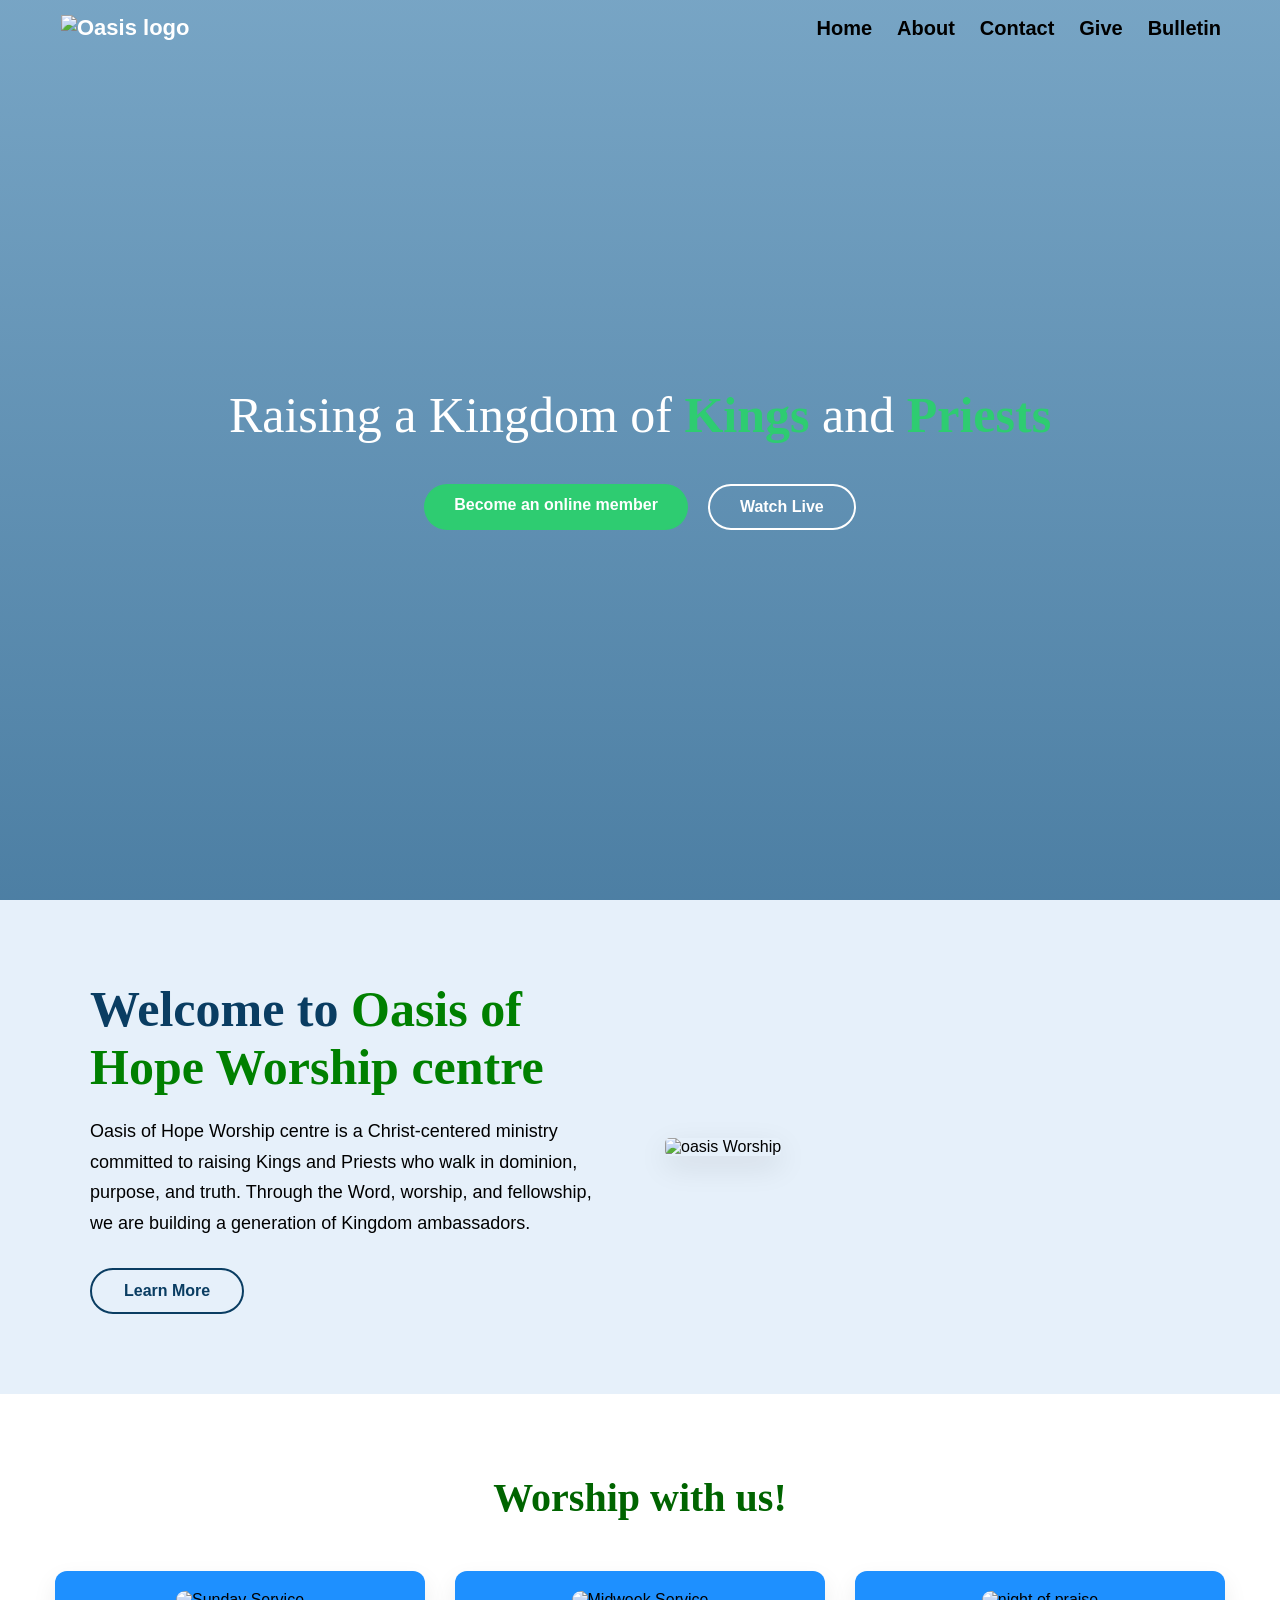
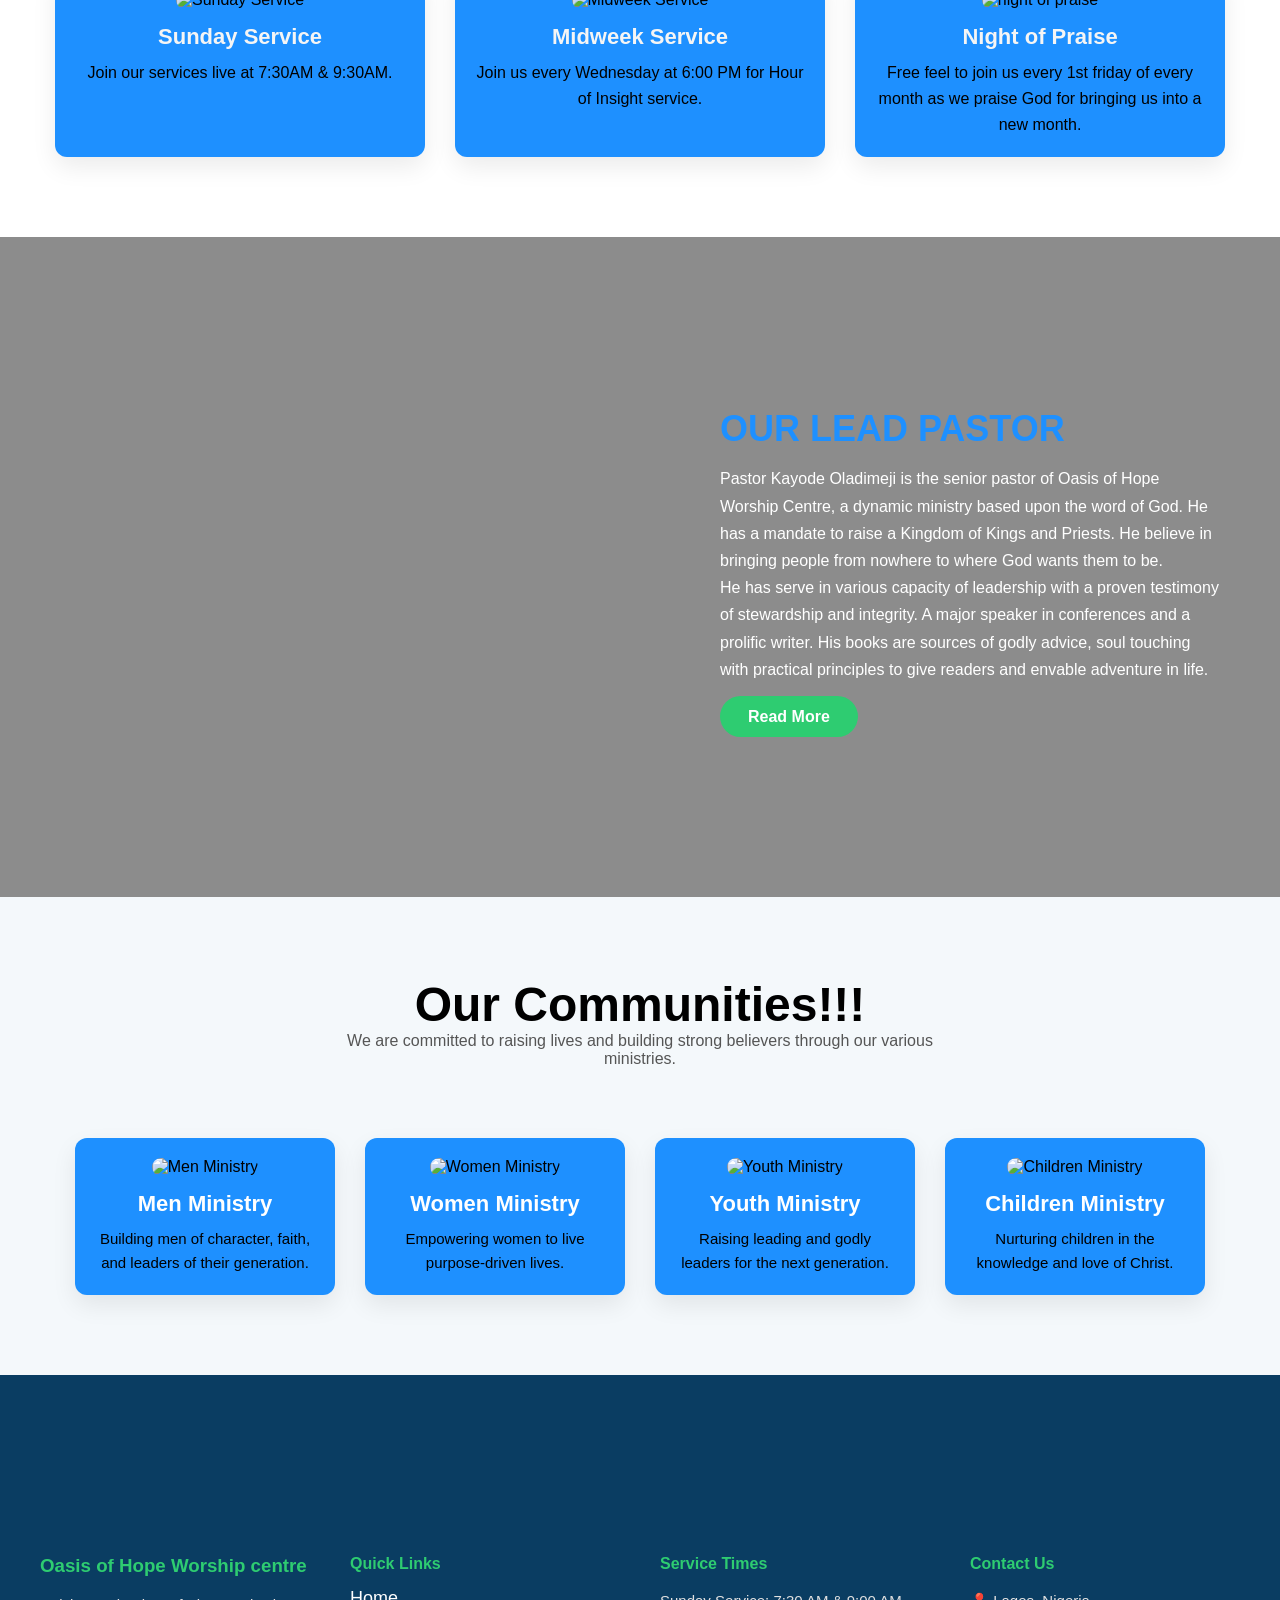
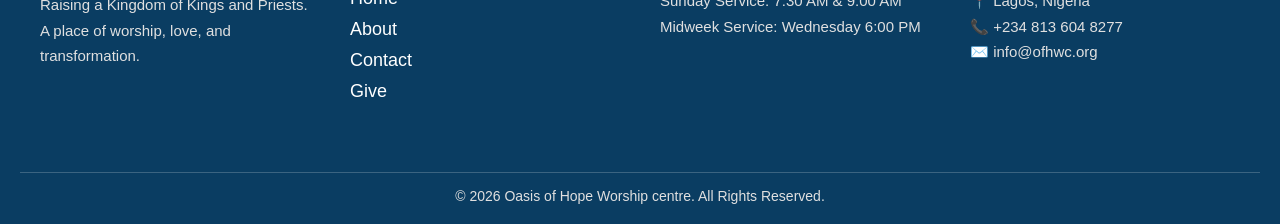
==== index.html @ 57771537 "Add files via upload" ====
<!DOCTYPE html>
<html lang="en">
<head>
  <meta charset="UTF-8">
  <title>Oasis Of Hope Worship centre</title>
  <link rel="icon" href="img/oasisn.png" type="image/png">

  <meta name="viewport" content="width=device-width, initial-scale=1.0">
  <link rel="stylesheet" href="style.css">
</head>
<body>

<header class="header">
    <nav class="navbar" id="navbar">
        <div class="logo">
            <img src="img/Oasisn.png" alt="Oasis logo">
        </div>
        
        <button class="menu-toggle" id="menuToggle">
            <span class="bar"></span>
            <span class="bar"></span>
            <span class="bar"></span>
        </button>
        
        <ul class="nav-links" id="navLinks">
            <li><a href="index.html">Home</a></li>
            <li><a href="about.html">About</a></li>
            <li><a href="contact.html">Contact</a></li>
            <li><a href="give.html">Give</a></li>
            <li><a href="bulletin.html">Bulletin</a></li>
        </ul>
    </nav>
</header>

<section class="hero">
  <div class="hero-content">
    <h1 class="animated-heading">
      Raising a Kingdom of <span class="bold-word">Kings</span> and
      <span class="bold-word">Priests</span>
    </h1>

    <div class="cta-buttons">
      <a href="https://forms.gle/u7d4YY9fdfRi7J6m8" class="btn-primary" target="_blank">
        Become an online member</a>
      <a href="https://www.youtube.com/@oasisofhopeng" class="btn-secondary" target="_blank">
        Watch Live
      </a>
    </div>
  </div>
</section>

<section class="welcome">
  <div class="welcome-container">
    
    <!-- Text Content -->
    <div class="welcome-text">
      <h2>Welcome to <span>Oasis of Hope Worship centre</span></h2>
      <p>
        Oasis of Hope Worship centre is a Christ-centered ministry committed to raising Kings and Priests
        who walk in dominion, purpose, and truth. Through the Word, worship, and fellowship,
        we are building a generation of Kingdom ambassadors.
      </p>
      <a href="about.html" class="btn-outline">Learn More</a>
    </div>

    <!-- Image -->
    <div class="welcome-image">
      <img src="img/welcome.jpg" alt="oasis Worship">
    </div>

  </div>
</section>
<section class="ministries">
  <div class="ministries-container">
    <h2>Worship with us!</h2>

    <div class="ministries-cards">

      <!-- Service 1 -->
      <div class="ministry-card">
        <img src="img/welcome img.jpg" alt="Sunday Service">
        <h3>Sunday Service</h3>
        <p>Join our services live at 7:30AM & 9:30AM.</p>
      </div>

      <!-- Service 2 -->
      <div class="ministry-card">
        <img src="img/midweek service.jpg" alt="Midweek Service">
        <h3>Midweek Service</h3>
        <p>Join us every Wednesday at 6:00 PM for Hour of Insight service.</p>
      </div>

      <!-- Service 3 -->
      <div class="ministry-card">
        <img src="img/night of praise.jpg" alt="night of praise">
        <h3>Night of Praise</h3>
        <p>Free feel to join us every 1st friday of every month as we praise God for bringing us into a new month.</p>
      </div>

    </div>
  </div>
</section>

<section class="senior-pastor-bg">
  <div class="pastor-overlay">
    <div class="pastor-content">
      <h2>OUR LEAD PASTOR</h2>
      <p>
        Pastor Kayode Oladimeji is the senior pastor of Oasis of Hope Worship Centre, a dynamic ministry based upon the word of God. He has a mandate to raise a Kingdom of Kings and Priests. He believe in bringing people from nowhere to where God wants them to be.<br>
        He has serve in various capacity of leadership with a proven testimony of stewardship and integrity. A major speaker in conferences and a prolific writer. His books are sources of godly advice, soul touching with practical principles to give readers and envable adventure in life.
       </p>
      <a href="https://kayodejoshuaoladimeji.com" class="btn-read-more" target="_blank">Read More</a> <!--I want to put pastor's personal website here-->
    </div>
  </div>
</section>

<section class="service">
  <div class="container">
    <h2>Our Communities!!!</h2>
    <p class="service-intro">
      We are committed to raising lives and building strong believers through
      our various ministries.
    </p>

    <div class="service-row">

      <div class="service-card">
        <img src="img/men.jpg" alt="Men Ministry">
        <h3>Men Ministry</h3>
        <p>Building men of character, faith, and leaders of their generation.</p>
      </div>

      <div class="service-card">
        <img src="img/women.jpg" alt="Women Ministry">
        <h3>Women Ministry</h3>
        <p>Empowering women to live purpose-driven lives.</p>
      </div>

      <div class="service-card">
        <img src="img/youth.jpg" alt="Youth Ministry">
        <h3>Youth Ministry</h3>
        <p>Raising leading and godly leaders for the next generation.</p>
      </div>

      <div class="service-card">
        <img src="img/children.jpg" alt="Children Ministry">
        <h3>Children Ministry</h3>
        <p>Nurturing children in the knowledge and love of Christ.</p>
      </div>

    </div>
  </div>
</section>

<footer class="footer">
  <div class="footer-container">

    <!-- Church Info -->
    <div class="footer-box">
      <h3>Oasis of Hope Worship centre</h3>
      <p>
        Raising a Kingdom of Kings and Priests.<br>
        A place of worship, love, and transformation.
      </p>
    </div>

    <!-- Quick Links -->
    <div class="footer-box">
      <h4>Quick Links</h4>
      <ul>
        <li><a href="index.html">Home</a></li>
        <li><a href="about.html">About</a></li>
        <li><a href="contact.html">Contact</a></li>
        <li><a href="give.html">Give</a></li>
      </ul>
    </div>

    <!-- Service Times -->
    <div class="footer-box">
      <h4>Service Times</h4>
      <p>Sunday Service: 7:30 AM & 9:00 AM</p>
      <p>Midweek Service: Wednesday 6:00 PM</p>
    </div>

    <!-- Contact Info -->
    <div class="footer-box">
      <h4>Contact Us</h4>
      <p>📍 Lagos, Nigeria</p>
      <p>📞 +234 813 604 8277</p>
      <p>✉️ info@ofhwc.org</p>
    </div>

  </div>

  <!-- Bottom Footer -->
  <div class="footer-bottom">
    <p>&copy; 2026 Oasis of Hope Worship centre. All Rights Reserved.</p>
  </div>
</footer>
<script src="script.js"></script>

</body>
</html>
---- style.css ----
* {
  margin: 0;
  padding: 0;
  box-sizing: border-box;
}

/* Responsive Base */
html {
  font-size: 16px;
  scroll-behavior: smooth;
}

body {
  margin: 0;
  padding: 0;
  font-family: 'Inter', sans-serif;
  background: white;
  overflow-x: hidden;
}

/* Responsive Images */
img {
  max-width: 100%;
  height: auto;
}

/* Navbar */
.header {
  position: fixed;
  top: 0;
  left: 0;
  width: 100%;
  padding: 0px 1px;
  display: flex;
  justify-content: space-between;
  align-items: center;
  z-index: 1000;
  box-shadow: 0 2px 10px rgba(39, 6, 223, 0.2);
}

.logo {
  display: flex;
  align-items: center;
  gap: 10px;
  font-family: 'Poppins', sans-serif;
  font-weight: 600;
  font-size: 22px;
  color: white;
}

.logo img {
  width: 160px;
  height: auto;
}

/* Base navbar */
.navbar {
  display: flex;
  justify-content: space-between;
  align-items: center;
  padding: 15px 40px;
  background-color: transparent;
  position: fixed;
  width: 100%;
  top: 0;
  z-index: 1000;
  transition: background-color 0.3s ease, padding 0.3s ease;
}

/* Mobile Menu Toggle */
.menu-toggle {
  display: none;
  background: none;
  border: none;
  cursor: pointer;
  padding: 10px;
  z-index: 1001;
}

.menu-toggle .bar {
  display: block;
  width: 25px;
  height: 3px;
  margin: 5px auto;
  background-color: white;
  transition: all 0.3s ease;
}

/* Nav Links */
.nav-links {
  list-style: none;
  display: flex;
  margin: 0;
  padding: 0;
}

.nav-links li {
  margin-left: 25px;
}

.nav-links li a {
  color: black;
  text-decoration: none;
  font-size: 20px;
  padding: 20px 0;
  font-weight: 600;
  transition: color 0.3s ease;
}

.nav-links li a:hover {
  color: whitesmoke;
}

/* Scrolled Navbar */
.navbar.scrolled {
  background-color: forestgreen;
  padding: 6px 20px;
  box-shadow: 0 2px 10px rgba(0,0,0,0.1);
}

.navbar.scrolled a {
  color: whitesmoke;
}

.navbar.scrolled a:hover {
  color: black;
}

/* Hero Section */
.hero {
  min-height: 100vh;
  width: 100%;
  background:
    linear-gradient(
      rgba(13, 94, 151, 0.562),
      rgba(17, 84, 133, 0.75)
    ),
    url('img/home.jpg') no-repeat center top;
  background-size: cover;
  display: flex;
  justify-content: center;
  align-items: center;
  padding: 20px;
  position: relative;
  color: white;
}

.hero-content {
  display: flex;
  flex-direction: column;
  align-items: center;
  text-align: center;
}

.animated-heading {
  display: block;
  margin-bottom: 0;
  font-family: 'ranade';
  margin: 15px 0 10px 0;
  font-size: 50px;
  color: white;
  text-align: center;
  font-weight: 400;
  opacity: 0;
  transform: translateY(30px);
  animation: fadeSlideIn 1.5s forwards;
  animation-delay: 0.5s;
}

.bold-word {
  font-weight: 700;
  color: #2ecc71;
}

@keyframes fadeSlideIn {
  to {
    opacity: 1;
    transform: translateY(0);
  }
}

.cta-buttons {
  margin-top: 30px;
  display: flex;
  justify-content: center;
  gap: 20px;
  flex-wrap: wrap;
}

.btn-primary {
  background: #2ecc71;
  color: white;
  padding: 12px 30px;
  border-radius: 30px;
  font-weight: 600;
  text-decoration: none;
  transition: background 0.3s, transform 0.2s;
}

.btn-primary:hover {
  background: #27ae60;
  transform: translateY(-2px);
}

.btn-secondary {
  background: transparent;
  color: white;
  padding: 12px 30px;
  border-radius: 30px;
  border: 2px solid white;
  font-weight: 600;
  text-decoration: none;
  transition: background 0.3s, color 0.3s, transform 0.2s;
}

.btn-secondary:hover {
  background: white;
  color: #0a3d62;
  transform: translateY(-2px);
}

/* Welcome Section */
.welcome {
  padding: 80px 20px;
  background:#e6f0fa;
  display: flex;
  justify-content: center;
}

.welcome-container {
  max-width: 1100px;
  display: flex;
  align-items: center;
  gap: 50px;
}

.welcome-text {
  flex: 1;
}

.welcome-text h2 {
  font-size: 50px;
  font-family: 'Cinzel', serif;
  color: #0a3d62;
  margin-bottom: 20px;
}

.welcome-text h2 span {
  color: green;
  font-weight: 700;
}

.welcome-text p {
  font-size: 18px;
  line-height: 1.7;
  color: black;
  margin-bottom: 30px;
}

.welcome-image {
  flex: 1;
}

.welcome-image img {
  width: 120%;
  border-radius: 5px;
  box-shadow: 0 10px 30px rgba(0, 0, 0, 0.1);
}

.btn-outline {
  display: inline-block;
  padding: 12px 32px;
  border-radius: 30px;
  border: 2px solid #0a3d62;
  color: #0a3d62;
  font-weight: 600;
  text-decoration: none;
  font-size: 16px;
  transition: all 0.3s ease;
  background: transparent;
}

.btn-outline:hover {
  background: #0a3d62;
  color: #ffffff;
  transform: translateY(-2px);
}

/* Ministries Section */
.ministries {
  padding: 80px 20px;
  background: #ffffff;
  text-align: center;
}

.ministries-container {
  max-width: 1200px;
  margin: 0 auto;
}

.ministries h2 {
  font-size: 40px;
  font-family: 'Montserrat', serif;
  color: darkgreen;
  margin-bottom: 50px;
}

.ministries-cards {
  display: flex;
  gap: 30px;
  justify-content: center;
  flex-wrap: wrap;
}

.ministry-card {
  background: dodgerblue;
  border-radius: 12px;
  width: 370px;
  padding: 20px;
  box-shadow: 0 10px 25px rgba(0,0,0,0.08);
  transition: transform 0.3s ease, box-shadow 0.3s ease;
}

.ministry-card img {
  width: 100%;
  border-radius: 12px;
  margin-bottom: 15px;
}

.ministry-card h3 {
  color: whitesmoke;
  font-size: 22px;
  margin-bottom: 10px;
}

.ministry-card p {
  color: black;
  font-size: 16px;
  line-height: 1.6;
}

.ministry-card:hover {
  transform: translateY(-5px);
  box-shadow: 0 15px 30px rgba(0,0,0,0.15);
}

/* Pastor Section */
.senior-pastor-bg {
  position: relative;
  width: 100%;
  height: 660px;
  background: url('img/Personal.jpg') top center / cover no-repeat;
  margin-bottom: 0px;
}

.pastor-overlay {
  position: absolute;
  inset: 0;
  background: rgba(0, 0, 0, 0.45);
  display: flex;
  align-items: center;
  justify-content: flex-end;
  padding: 0 60px;
}

.pastor-content {
  max-width: 500px;
  color: #fff;
}

.pastor-content h2 {
  font-size: 36px;
  font-weight: 700;
  margin-bottom: 15px;
  color: dodgerblue;
}

.pastor-content p {
  font-size: 16px;
  line-height: 1.7;
  margin-bottom: 25px;
}

.btn-read-more {
  padding: 12px 28px;
  background: #2ecc71;
  color: #fff;
  text-decoration: none;
  border-radius: 30px;
  font-weight: 600;
  transition: background 0.3s ease;
}

.btn-read-more:hover {
  background: #27ae60;
}

/* Service Section */
.service {
  padding: 80px 20px;
  background-color: #f4f8fb;
}

.service .container {
  max-width: 1200px;
  margin: 0 auto;
  text-align: center;
}

.service h2 {
  font-size: 48px;
  font-weight: 700;
  text-align: center;
}

.service-intro {
  font-size: 16px;
  color: #555;
  max-width: 600px;
  margin: 0 auto 50px;
}

.service-row {
  display: flex;
  justify-content: center;
  gap: 30px;
  flex-wrap: wrap;
}

.service-card {
  background: dodgerblue;
  border-radius: 12px;
  margin-top: 20px;
  padding: 20px;
  width: 260px;
  box-shadow: 0 10px 25px rgba(0,0,0,0.08);
  transition: transform 0.3s ease, box-shadow 0.3s ease;
}

.service-card img {
  width: 100%;
  height: 180px;
  object-fit: cover;
  border-radius: 10px;
  margin-bottom: 15px;
}

.service-card h3 {
  font-size: 22px;
  color: white;
  margin-bottom: 10px;
  font-weight: 700;
}

.service-card p {
  font-size: 15px;
  color: black;
  line-height: 1.6;
  margin-top: 10px;
}

.service-card:hover {
  transform: translateY(-6px);
  box-shadow: 0 15px 35px rgba(0,0,0,0.12);
}

/* Footer */
.footer {
  background-color: #0a3d62;
  color: #ffffff;
  padding: 180px 20px 20px;
}

.footer-container {
  max-width: 1200px;
  margin: 0 auto;
  display: flex;
  gap: 40px;
  justify-content: space-between;
  flex-wrap: wrap;
}

.footer-box {
  flex: 1;
  min-width: 220px;
}

.footer-box h3,
.footer-box h4 {
  color: #2ecc71;
  margin-bottom: 15px;
  font-weight: 800;
}

.footer-box p {
  font-size: 15px;
  line-height: 1.7;
  color: #e0e0e0;
}

.footer-box ul {
  list-style: none;
  padding: 0;
}

.footer-box ul li {
  margin-bottom: 10px;
}

.footer-box ul li a {
  color: #ffffff;
  text-decoration: none;
  font-size: 18px;
  transition: color 0.3s ease;
}

.footer-box ul li a:hover {
  color: #2ecc71;
}

.footer-bottom {
  border-top: 1px solid rgba(255,255,255,0.2);
  margin-top: 60px;
  padding-top: 15px;
  text-align: center;
  font-size: 14px;
  color: #e0e0e0;
}

/* About Page */
.about-hero {
  height: 100vh;
  background: url('img/about.jpg') center / cover no-repeat;
  position: relative;
}

.about-hero-overlay {
  background: rgba(0,0,0,0.6);
  height: 100%;
  display: flex;
  flex-direction: column;
  justify-content: center;
  align-items: center;
  text-align: center;
  color: #ffffff;
}

.about-hero-overlay h1 {
  font-family: 'Playfair Display' !important;
  font-size: 65px;
  font-weight: 1000;
  margin-bottom: 15px;
  letter-spacing: -4px;
}

.about-hero-overlay p {
  font-size: 18px;
}

.vision-mission {
  padding: 80px 20px;
  background-color: #ffffff;
}

.vision-mission .container {
  max-width: 1200px;
  margin: 0 auto;
  display: flex;
  gap: 40px;
  justify-content: center;
  flex-wrap: wrap;
}

.vm-box {
  flex: 1;
  min-width: 280px;
  background: #f4f8fb;
  padding: 40px;
  border-radius: 12px;
  text-align: center;
}

.vm-box h2 {
  font-size: 32px;
  font-weight: 700;
  color: #0a3d62;
  margin-bottom: 15px;
}

.vm-box p {
  font-size: 16px;
  line-height: 1.8;
}

.core-values {
  padding: 80px 20px;
  background-color: #f4f8fb;
}

.core-values .container {
  max-width: 1200px;
  margin: 0 auto;
  text-align: center;
}

.core-values h2 {
  font-size: 42px;
  font-weight: 700;
  color: #0a3d62;
  margin-bottom: 10px;
}

.core-intro {
  font-size: 16px;
  color: #555;
  max-width: 650px;
  margin: 0 auto 50px;
  line-height: 1.7;
}

.values-grid {
  display: grid;
  grid-template-columns: repeat(auto-fit, minmax(250px, 1fr));
  gap: 30px;
}

.value-card {
  background: #ffffff;
  padding: 35px 25px;
  border-radius: 12px;
  box-shadow: 0 10px 25px rgba(0,0,0,0.08);
  transition: transform 0.3s ease, box-shadow 0.3s ease;
}

.value-card h3 {
  font-size: 24px;
  font-weight: 700;
  color: #2ecc71;
  margin-bottom: 15px;
}

.value-card p {
  font-size: 15px;
  line-height: 1.7;
  color: #555;
}

.value-card:hover {
  transform: translateY(-6px);
  box-shadow: 0 15px 35px rgba(0,0,0,0.12);
}

.about-cta {
  padding: 90px 20px;
  background: linear-gradient(
    rgba(0, 0, 0, 0.9),
    rgba(0, 0, 0, 0.9)
  ),
  url('images/cta-bg.jpg') center / cover no-repeat;
  color: #ffffff;
  text-align: center;
}

.cta-content {
  max-width: 700px;
  margin: 0 auto;
}

.about-cta h2 {
  font-size: 44px;
  font-weight: 800;
  margin-bottom: 15px;
  letter-spacing: 1px;
}

.about-cta p {
  font-size: 17px;
  line-height: 1.8;
  margin-bottom: 35px;
}

.cta-buttons {
  display: flex;
  justify-content: center;
  gap: 20px;
  flex-wrap: wrap;
}

.cta-btn {
  padding: 14px 34px;
  border-radius: 30px;
  font-size: 15px;
  font-weight: 600;
  text-decoration: none;
  transition: all 0.3s ease;
}

.cta-btn.primary {
  background-color: #2ecc71;
  color: #ffffff;
}

.cta-btn.primary:hover {
  background-color: #27ae60;
}

.cta-btn.secondary {
  border: 2px solid #ffffff;
  color: #ffffff;
}

.cta-btn.secondary:hover {
  background-color: #ffffff;
  color: #0a3d62;
}

/* Contact Page */
.contact-hero {
  height: 95vh;
  background: url('img/contact.jpg') center / cover no-repeat;
  position: relative;
}

.contact-hero-overlay {
  background: rgba(0, 0, 0, 0.6);
  height: 100%;
  display: flex;
  flex-direction: column;
  justify-content: center;
  align-items: center;
  text-align: center;
  color: #ffffff;
}

.contact-hero-overlay h1 {
  font-size: 64px;
  font-weight: 800;
  letter-spacing: 2px;
}

.contact-hero-overlay p {
  font-size: 18px;
  margin-top: 10px;
}

.contact-section {
  padding: 80px 20px;
}

.contact-section .container {
  max-width: 1200px;
  margin: 0 auto;
  display: flex;
  gap: 50px;
  flex-wrap: wrap;
}

.contact-info {
  flex: 1;
  min-width: 280px;
}

.contact-info h2 {
  font-size: 36px;
  color: #0a3d62;
  margin-bottom: 20px;
}

.contact-info p {
  font-size: 16px;
  line-height: 1.8;
  margin-bottom: 15px;
}

.contact-note {
  margin-top: 20px;
  font-style: italic;
  color: #555;
}

.contact-form {
  flex: 1;
  min-width: 280px;
  background: #f4f8fb;
  padding: 40px;
  border-radius: 12px;
}

.contact-form h2 {
  font-size: 32px;
  margin-bottom: 20px;
  color: #0a3d62;
}

.contact-form input,
.contact-form textarea {
  width: 100%;
  padding: 14px;
  margin-bottom: 15px;
  border: 1px solid #ccc;
  border-radius: 6px;
  font-size: 14px;
  font-family: 'Poppins', sans-serif;
}

.contact-form button {
  background-color: #2ecc71;
  color: #ffffff;
  border: none;
  padding: 14px 30px;
  border-radius: 30px;
  font-size: 15px;
  font-weight: 600;
  cursor: pointer;
  transition: background-color 0.3s ease;
}

.contact-form button:hover {
  background-color: #27ae60;
}

.map-section {
  padding: 80px 20px;
  background-color: black;
}

.map-section .container {
  max-width: 1200px;
  margin: 0 auto;
  text-align: center;
}

.map-section h2 {
  font-size: 40px;
  font-weight: 700;
  color: #0a3d62;
  margin-bottom: 30px;
}

.map-container {
  width: 100%;
  height: 450px;
  border-radius: 12px;
  overflow: hidden;
  box-shadow: 0 10px 25px rgba(0,0,0,0.1);
}

.map-container iframe {
  width: 100%;
  height: 100%;
  border: 0;
}

/* ==================== RESPONSIVE MEDIA QUERIES ==================== */

/* Tablet Devices (768px and below) */
@media (max-width: 768px) {
  /* Mobile Menu */
  .menu-toggle {
    display: block;
  }
  
  .nav-links {
    position: fixed;
    top: 70px;
    left: -100%;
    width: 100%;
    height: calc(100vh - 70px);
    background: forestgreen;
    flex-direction: column;
    align-items: center;
    justify-content: flex-start;
    padding-top: 40px;
    transition: left 0.3s ease;
    z-index: 999;
  }
  
  .nav-links.active {
    left: 0;
  }
  
  .nav-links li {
    margin: 15px 0;
    width: 100%;
    text-align: center;
  }
  
  .nav-links li a {
    display: block;
    padding: 15px 0;
    font-size: 18px;
    color: white;
  }
  
  /* Menu Toggle Animation */
  .menu-toggle.active .bar:nth-child(1) {
    transform: rotate(45deg) translate(6px, 6px);
  }
  
  .menu-toggle.active .bar:nth-child(2) {
    opacity: 0;
  }
  
  .menu-toggle.active .bar:nth-child(3) {
    transform: rotate(-45deg) translate(7px, -6px);
  }
  
  /* General Adjustments */
  body {
    font-size: 15px;
  }
  
  .navbar {
    padding: 10px 20px;
  }
  
  /* Hero Section */
  .hero {
    min-height: 80vh;
    padding: 60px 20px;
  }
  
  .animated-heading {
    font-size: 32px;
    line-height: 1.3;
  }
  
  .cta-buttons {
    flex-direction: column;
    gap: 15px;
    width: 100%;
    max-width: 300px;
  }
  
  .btn-primary, .btn-secondary {
    width: 100%;
    text-align: center;
  }
  
  /* Welcome Section */
  .welcome-container {
    flex-direction: column;
    gap: 30px;
    text-align: center;
  }
  
  .welcome-text h2 {
    font-size: 32px;
  }
  
  .welcome-image img {
    width: 100%;
  }
  
  /* Ministries Section */
  .ministries h2 {
    font-size: 32px;
  }
  
  .ministry-card {
    width: 100%;
    max-width: 400px;
  }
  
  /* Pastor Section */
  .senior-pastor-bg {
    height: auto;
    min-height: 500px;
  }
  
  .pastor-overlay {
    padding: 20px;
    justify-content: center;
  }
  
  .pastor-content {
    max-width: 100%;
    text-align: center;
  }
  
  .pastor-content h2 {
    font-size: 28px;
  }
  
  /* Services Section */
  .service h2 {
    font-size: 32px;
  }
  
  .service-card {
    width: 100%;
    max-width: 300px;
  }
  
  /* Footer */
  .footer {
    padding: 60px 20px 20px;
  }
  
  .footer-container {
    flex-direction: column;
    text-align: center;
    gap: 30px;
  }
  
  /* About Page */
  .about-hero-overlay h1 {
    font-size: 36px;
    letter-spacing: 0;
  }
  
  .vm-box {
    width: 100%;
  }
  
  .core-values h2 {
    font-size: 32px;
  }
  
  /* Contact Page */
  .contact-hero {
    height: 60vh;
  }
  
  .contact-hero-overlay h1 {
    font-size: 36px;
  }
  
  .contact-section .container {
    flex-direction: column;
    text-align: center;
  }
  
  .contact-form {
    padding: 25px;
  }
  
  .map-container {
    height: 350px;
  }
  
  .map-section h2 {
    font-size: 32px;
  }
}

/* Mobile Devices (480px and below) */
@media (max-width: 480px) {
  .animated-heading {
    font-size: 28px;
  }
  
  .hero-content h1 {
    font-size: 24px;
  }
  
  .welcome-text h2 {
    font-size: 28px;
  }
  
  .ministries h2 {
    font-size: 28px;
  }
  
  .service h2 {
    font-size: 28px;
  }
  
  .about-hero-overlay h1 {
    font-size: 28px;
  }
  
  .contact-hero-overlay h1 {
    font-size: 28px;
  }
  
  .contact-form h2,
  .contact-info h2 {
    font-size: 24px;
  }
  
  .map-section h2 {
    font-size: 28px;
  }
  
  .footer-box h3, 
  .footer-box h4 {
    font-size: 18px;
  }
  
  .footer-box p, 
  .footer-box ul li a {
    font-size: 14px;
  }
  
  .btn-primary, 
  .btn-secondary,
  .btn-outline,
  .btn-read-more,
  .cta-btn {
    padding: 10px 20px;
    font-size: 14px;
  }
}

/* Small Mobile Devices (360px and below) */
@media (max-width: 360px) {
  .animated-heading {
    font-size: 24px;
  }
  
  .welcome-text h2 {
    font-size: 24px;
  }
  
  .ministries h2 {
    font-size: 24px;
  }
  
  .service h2 {
    font-size: 24px;
  }
}

/* Large Desktop (1200px and above) */
@media (min-width: 1200px) {
  .container {
    max-width: 1140px;
  }
  
  .navbar {
    padding: 15px 60px;
  }
}
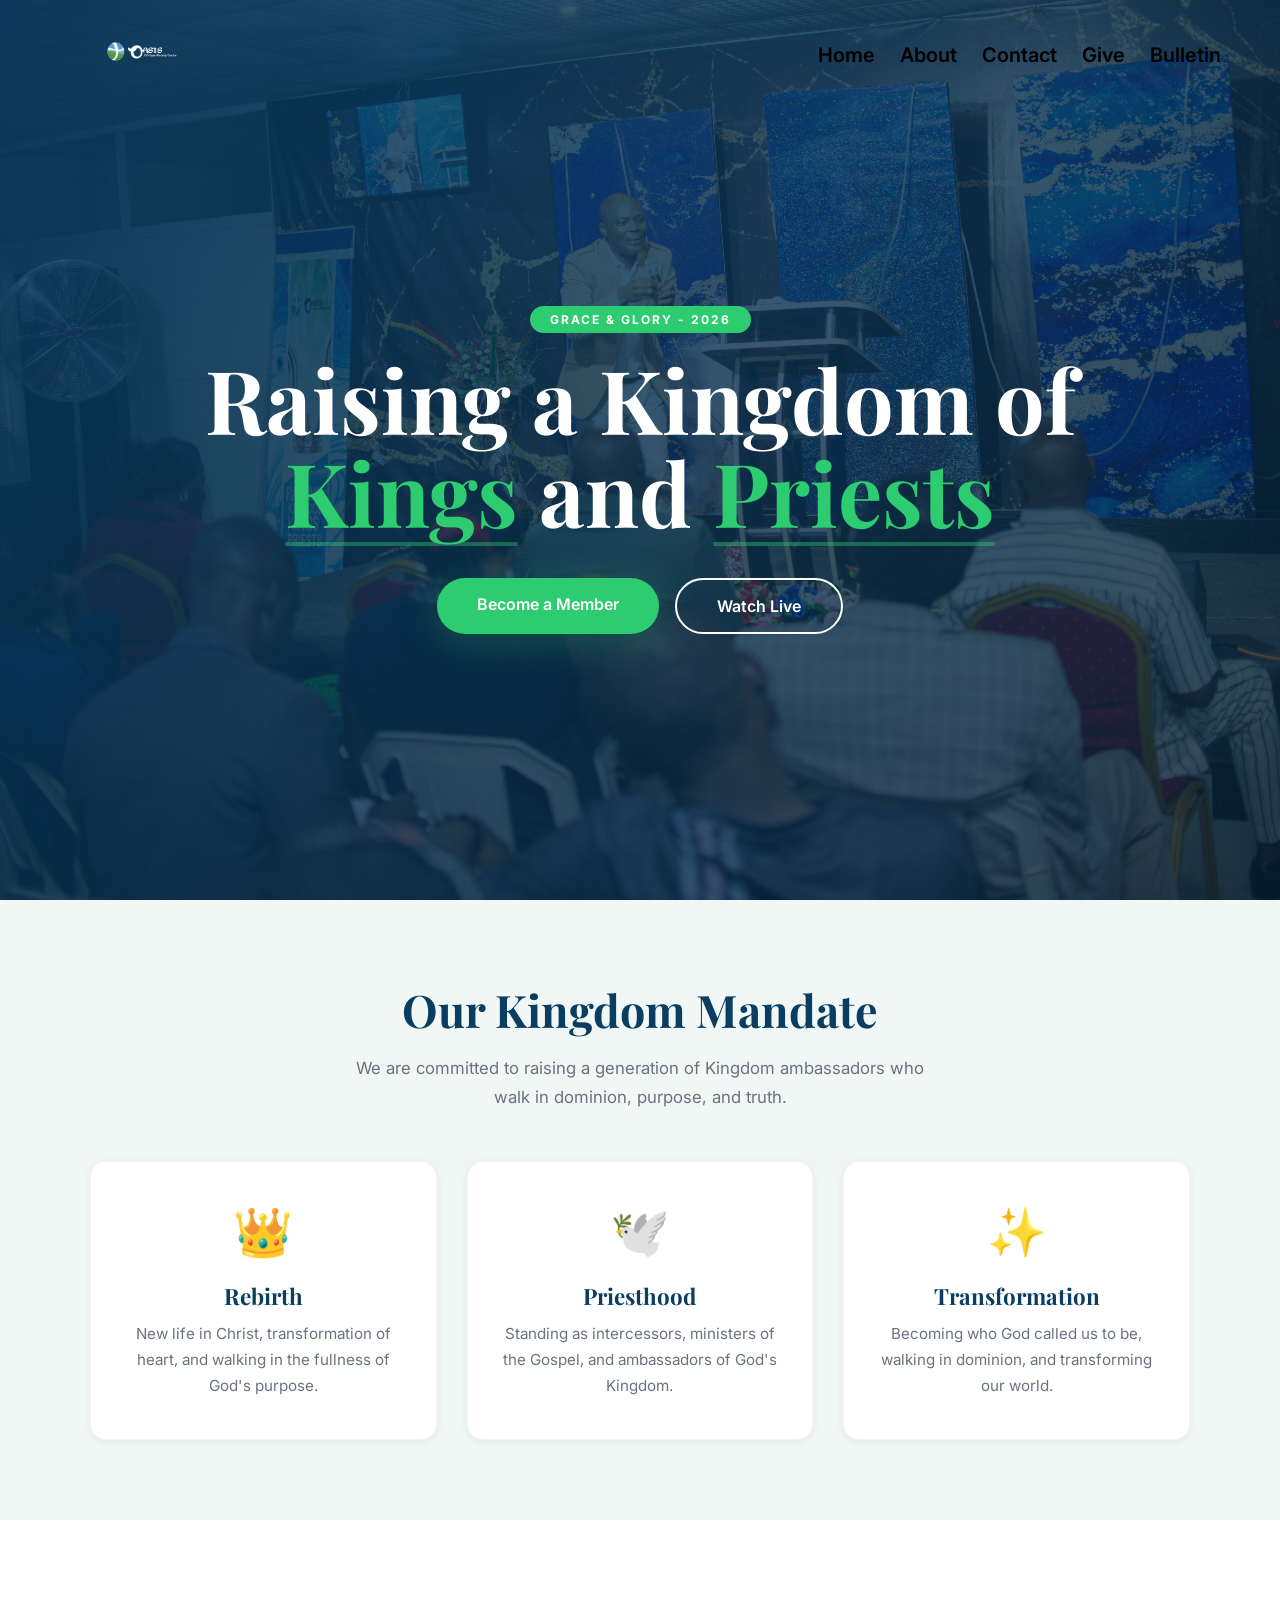
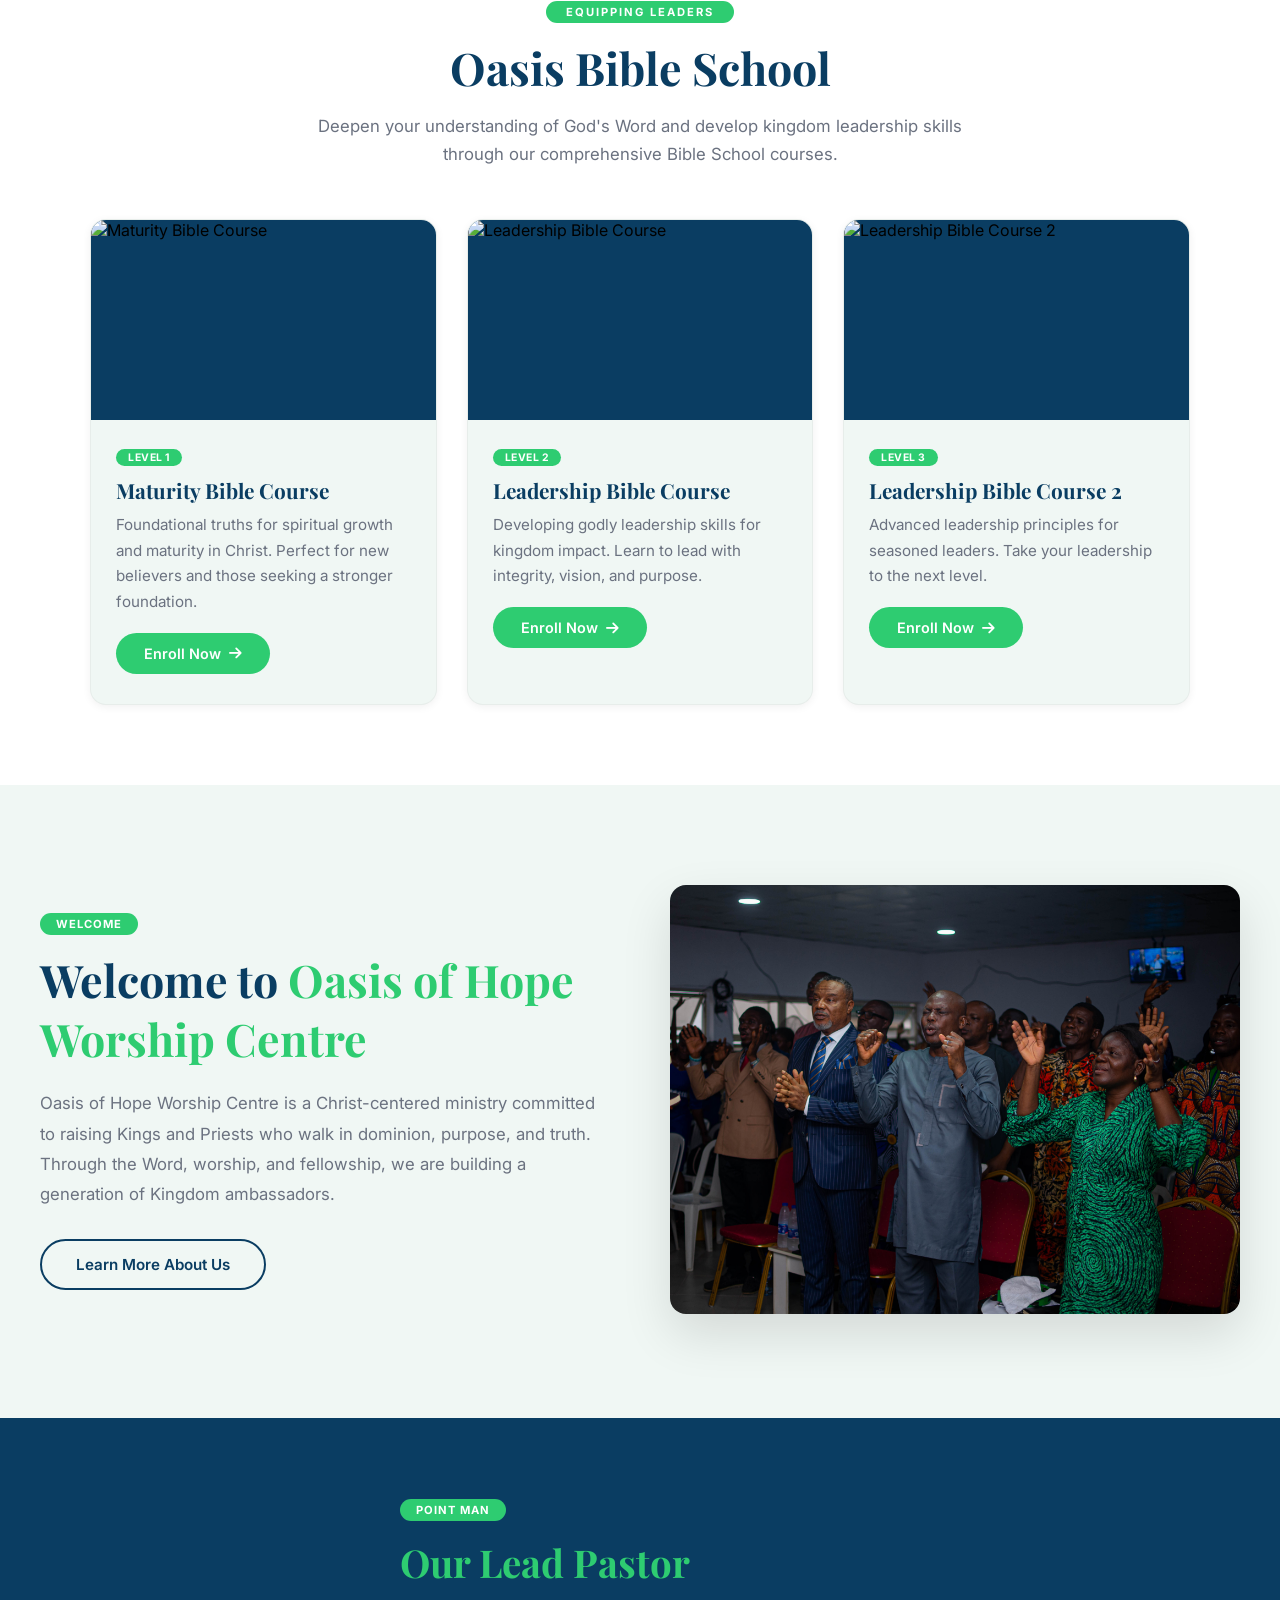
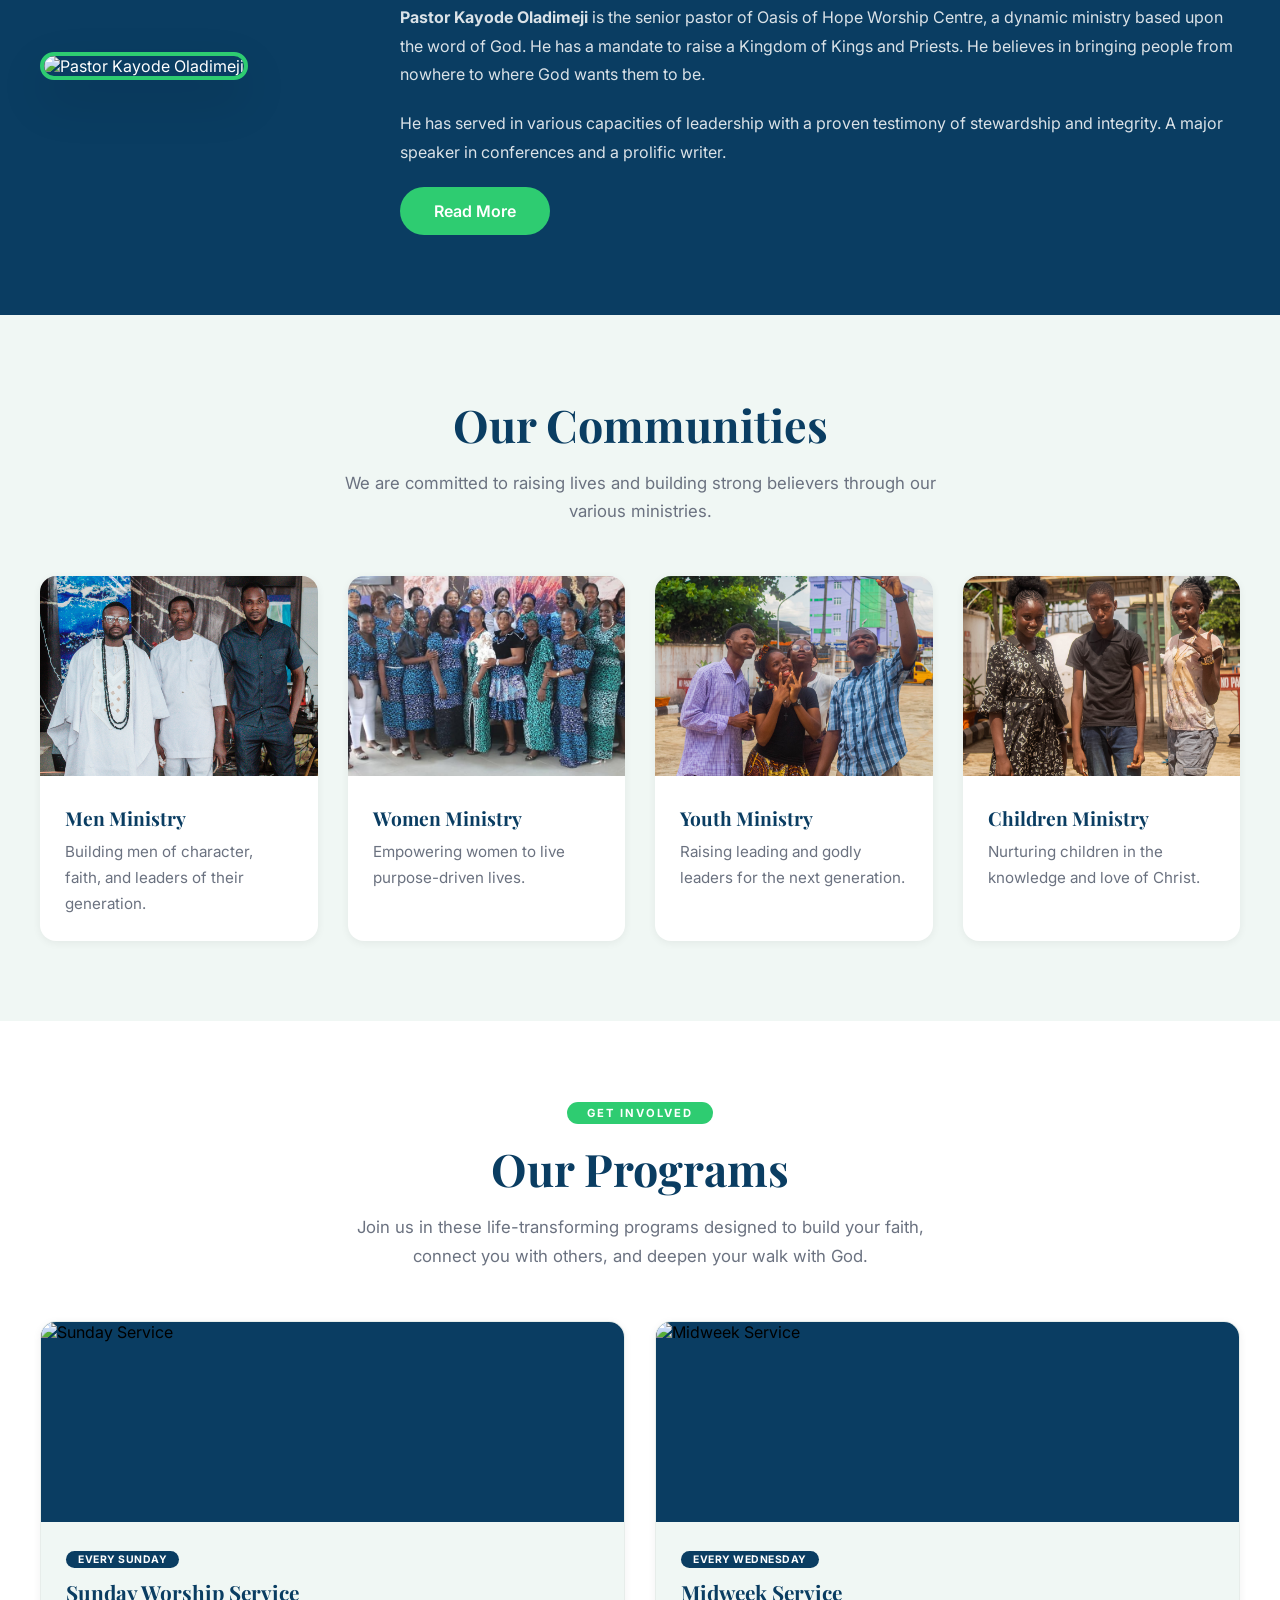
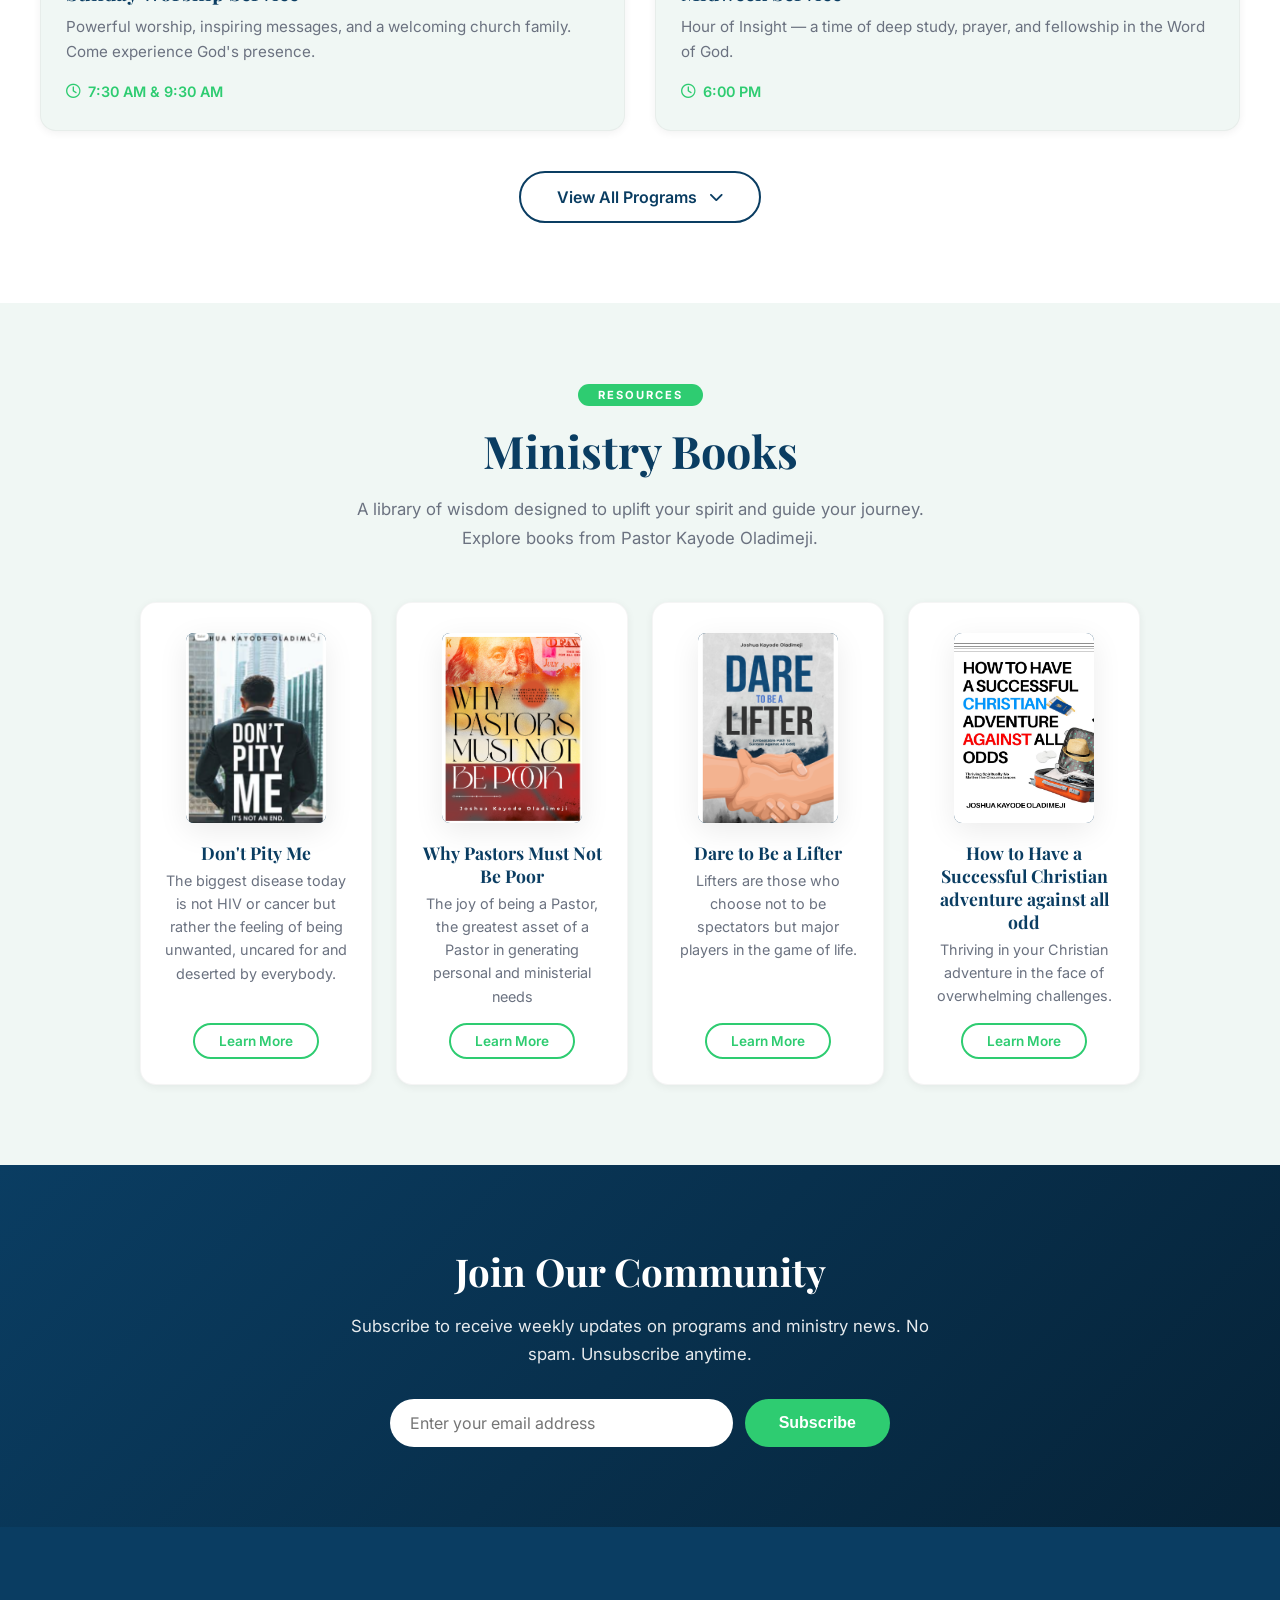
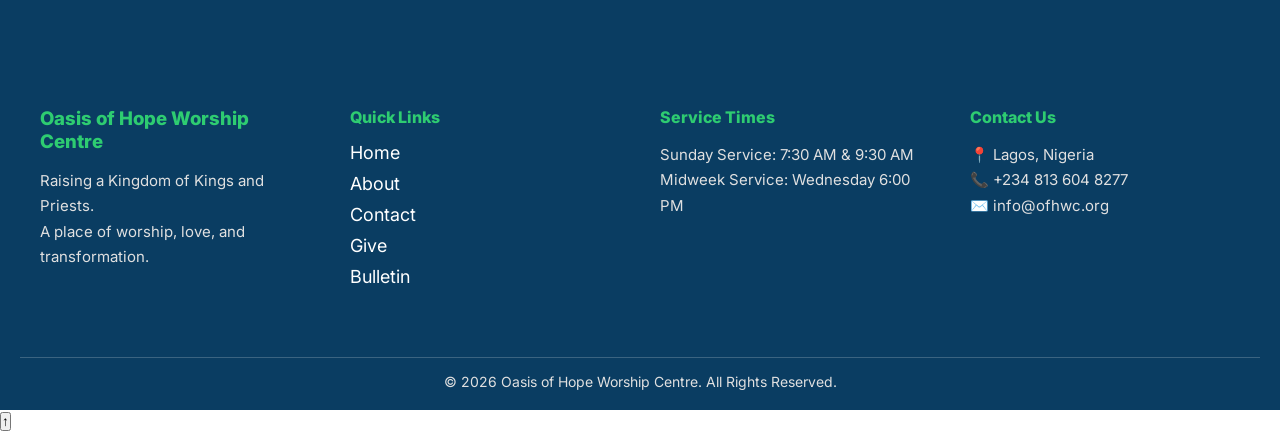
==== commit b55152fe: "Initial commit: Oasis of Hope Worship Centre website" ====
--- a/index.html
+++ b/index.html
@@ -1,203 +1,1521 @@
-<!DOCTYPE html>
-<html lang="en">
-<head>
-  <meta charset="UTF-8">
-  <title>Oasis Of Hope Worship centre</title>
-  <link rel="icon" href="img/oasisn.png" type="image/png">
-
-  <meta name="viewport" content="width=device-width, initial-scale=1.0">
-  <link rel="stylesheet" href="style.css">
-</head>
-<body>
-
-<header class="header">
-    <nav class="navbar" id="navbar">
-        <div class="logo">
-            <img src="img/Oasisn.png" alt="Oasis logo">
-        </div>
-        
-        <button class="menu-toggle" id="menuToggle">
-            <span class="bar"></span>
-            <span class="bar"></span>
-            <span class="bar"></span>
-        </button>
-        
-        <ul class="nav-links" id="navLinks">
-            <li><a href="index.html">Home</a></li>
-            <li><a href="about.html">About</a></li>
-            <li><a href="contact.html">Contact</a></li>
-            <li><a href="give.html">Give</a></li>
-            <li><a href="bulletin.html">Bulletin</a></li>
-        </ul>
-    </nav>
-</header>
-
-<section class="hero">
-  <div class="hero-content">
-    <h1 class="animated-heading">
-      Raising a Kingdom of <span class="bold-word">Kings</span> and
-      <span class="bold-word">Priests</span>
-    </h1>
-
-    <div class="cta-buttons">
-      <a href="https://forms.gle/u7d4YY9fdfRi7J6m8" class="btn-primary" target="_blank">
-        Become an online member</a>
-      <a href="https://www.youtube.com/@oasisofhopeng" class="btn-secondary" target="_blank">
-        Watch Live
-      </a>
-    </div>
-  </div>
-</section>
-
-<section class="welcome">
-  <div class="welcome-container">
-    
-    <!-- Text Content -->
-    <div class="welcome-text">
-      <h2>Welcome to <span>Oasis of Hope Worship centre</span></h2>
-      <p>
-        Oasis of Hope Worship centre is a Christ-centered ministry committed to raising Kings and Priests
-        who walk in dominion, purpose, and truth. Through the Word, worship, and fellowship,
-        we are building a generation of Kingdom ambassadors.
-      </p>
-      <a href="about.html" class="btn-outline">Learn More</a>
-    </div>
-
-    <!-- Image -->
-    <div class="welcome-image">
-      <img src="img/welcome.jpg" alt="oasis Worship">
-    </div>
-
-  </div>
-</section>
-<section class="ministries">
-  <div class="ministries-container">
-    <h2>Worship with us!</h2>
-
-    <div class="ministries-cards">
-
-      <!-- Service 1 -->
-      <div class="ministry-card">
-        <img src="img/welcome img.jpg" alt="Sunday Service">
-        <h3>Sunday Service</h3>
-        <p>Join our services live at 7:30AM & 9:30AM.</p>
-      </div>
-
-      <!-- Service 2 -->
-      <div class="ministry-card">
-        <img src="img/midweek service.jpg" alt="Midweek Service">
-        <h3>Midweek Service</h3>
-        <p>Join us every Wednesday at 6:00 PM for Hour of Insight service.</p>
-      </div>
-
-      <!-- Service 3 -->
-      <div class="ministry-card">
-        <img src="img/night of praise.jpg" alt="night of praise">
-        <h3>Night of Praise</h3>
-        <p>Free feel to join us every 1st friday of every month as we praise God for bringing us into a new month.</p>
-      </div>
-
-    </div>
-  </div>
-</section>
-
-<section class="senior-pastor-bg">
-  <div class="pastor-overlay">
-    <div class="pastor-content">
-      <h2>OUR LEAD PASTOR</h2>
-      <p>
-        Pastor Kayode Oladimeji is the senior pastor of Oasis of Hope Worship Centre, a dynamic ministry based upon the word of God. He has a mandate to raise a Kingdom of Kings and Priests. He believe in bringing people from nowhere to where God wants them to be.<br>
-        He has serve in various capacity of leadership with a proven testimony of stewardship and integrity. A major speaker in conferences and a prolific writer. His books are sources of godly advice, soul touching with practical principles to give readers and envable adventure in life.
-       </p>
-      <a href="https://kayodejoshuaoladimeji.com" class="btn-read-more" target="_blank">Read More</a> <!--I want to put pastor's personal website here-->
-    </div>
-  </div>
-</section>
-
-<section class="service">
-  <div class="container">
-    <h2>Our Communities!!!</h2>
-    <p class="service-intro">
-      We are committed to raising lives and building strong believers through
-      our various ministries.
-    </p>
-
-    <div class="service-row">
-
-      <div class="service-card">
-        <img src="img/men.jpg" alt="Men Ministry">
-        <h3>Men Ministry</h3>
-        <p>Building men of character, faith, and leaders of their generation.</p>
-      </div>
-
-      <div class="service-card">
-        <img src="img/women.jpg" alt="Women Ministry">
-        <h3>Women Ministry</h3>
-        <p>Empowering women to live purpose-driven lives.</p>
-      </div>
-
-      <div class="service-card">
-        <img src="img/youth.jpg" alt="Youth Ministry">
-        <h3>Youth Ministry</h3>
-        <p>Raising leading and godly leaders for the next generation.</p>
-      </div>
-
-      <div class="service-card">
-        <img src="img/children.jpg" alt="Children Ministry">
-        <h3>Children Ministry</h3>
-        <p>Nurturing children in the knowledge and love of Christ.</p>
-      </div>
-
-    </div>
-  </div>
-</section>
-
-<footer class="footer">
-  <div class="footer-container">
-
-    <!-- Church Info -->
-    <div class="footer-box">
-      <h3>Oasis of Hope Worship centre</h3>
-      <p>
-        Raising a Kingdom of Kings and Priests.<br>
-        A place of worship, love, and transformation.
-      </p>
-    </div>
-
-    <!-- Quick Links -->
-    <div class="footer-box">
-      <h4>Quick Links</h4>
-      <ul>
-        <li><a href="index.html">Home</a></li>
-        <li><a href="about.html">About</a></li>
-        <li><a href="contact.html">Contact</a></li>
-        <li><a href="give.html">Give</a></li>
-      </ul>
-    </div>
-
-    <!-- Service Times -->
-    <div class="footer-box">
-      <h4>Service Times</h4>
-      <p>Sunday Service: 7:30 AM & 9:00 AM</p>
-      <p>Midweek Service: Wednesday 6:00 PM</p>
-    </div>
-
-    <!-- Contact Info -->
-    <div class="footer-box">
-      <h4>Contact Us</h4>
-      <p>📍 Lagos, Nigeria</p>
-      <p>📞 +234 813 604 8277</p>
-      <p>✉️ info@ofhwc.org</p>
-    </div>
-
-  </div>
-
-  <!-- Bottom Footer -->
-  <div class="footer-bottom">
-    <p>&copy; 2026 Oasis of Hope Worship centre. All Rights Reserved.</p>
-  </div>
-</footer>
-<script src="script.js"></script>
-
-</body>
-</html>
+<!DOCTYPE html>
+<html lang="en">
+<head>
+  <meta charset="UTF-8">
+  <meta name="viewport" content="width=device-width, initial-scale=1.0">
+  <title>Oasis of Hope Worship Centre</title>
+  <link rel="icon" href="img/Oasisn.png" type="image/png">
+
+  <!-- Google Fonts -->
+  <link href="https://fonts.googleapis.com/css2?family=Inter:wght@300;400;500;600;700;800;900&family=Playfair+Display:wght@400;600;700;800;900&display=swap" rel="stylesheet">
+
+  <!-- Font Awesome -->
+  <link rel="stylesheet" href="https://cdnjs.cloudflare.com/ajax/libs/font-awesome/6.5.0/css/all.min.css">
+
+  <link rel="stylesheet" href="style.css">
+
+  <style>
+    /* ========================================
+       OASIS HOMEPAGE - COMPLETE STYLES
+       Emerald Green + Royal Blue + White
+       ======================================== */
+
+    :root {
+      --emerald: #2ecc71;
+      --emerald-dark: #27ae60;
+      --emerald-light: #82e0aa;
+      --emerald-glow: rgba(46, 204, 113, 0.3);
+      
+      --royal: #0a3d62;
+      --royal-light: #1a5276;
+      --royal-dark: #062338;
+      
+      --white: #ffffff;
+      --cream: #f0f7f4;
+      --gray: #6B7280;
+      --gray-light: #E5E7EB;
+      
+      --gradient-hero: linear-gradient(135deg, rgba(10, 61, 98, 0.88), rgba(6, 35, 56, 0.75));
+      --gradient-dark: linear-gradient(135deg, #0a3d62, #062338);
+      --shadow-sm: 0 2px 8px rgba(0,0,0,0.06);
+      --shadow-md: 0 8px 30px rgba(0,0,0,0.08);
+      --shadow-lg: 0 20px 50px rgba(0,0,0,0.12);
+      --shadow-glow: 0 8px 40px rgba(46, 204, 113, 0.25);
+      --transition: all 0.3s cubic-bezier(0.4, 0, 0.2, 1);
+      --font-heading: 'Playfair Display', serif;
+      --font-body: 'Inter', sans-serif;
+    }
+
+    /* ---------- HERO ---------- */
+    .hero {
+      min-height: 100vh;
+      background: 
+        var(--gradient-hero),
+        url('img/home.jpg') no-repeat center center / cover;
+      display: flex;
+      align-items: center;
+      justify-content: center;
+      text-align: center;
+      padding: 100px 20px 60px;
+      position: relative;
+    }
+
+    .hero-content {
+      max-width: 900px;
+    }
+
+    .hero-tag {
+      display: inline-block;
+      background: var(--emerald);
+      color: var(--white);
+      padding: 6px 20px;
+      border-radius: 50px;
+      font-size: 0.75rem;
+      font-weight: 700;
+      text-transform: uppercase;
+      letter-spacing: 2px;
+      margin-bottom: 20px;
+    }
+
+    .hero h1 {
+      font-family: var(--font-heading);
+      font-size: clamp(2.8rem, 7vw, 5.5rem);
+      color: var(--white);
+      line-height: 1.05;
+      margin-bottom: 20px;
+    }
+
+    .hero h1 .highlight {
+      color: var(--emerald);
+      position: relative;
+    }
+
+    .hero h1 .highlight::after {
+      content: '';
+      position: absolute;
+      bottom: 4px;
+      left: 0;
+      width: 100%;
+      height: 4px;
+      background: var(--emerald);
+      border-radius: 2px;
+      opacity: 0.4;
+    }
+
+    .hero p {
+      color: rgba(255, 255, 255, 0.85);
+      font-size: 1.2rem;
+      max-width: 600px;
+      margin: 0 auto 35px;
+      line-height: 1.7;
+    }
+
+    .hero-buttons {
+      display: flex;
+      justify-content: center;
+      gap: 16px;
+      flex-wrap: wrap;
+    }
+
+    .hero-buttons .btn-primary {
+      background: var(--emerald);
+      color: var(--white);
+      padding: 16px 40px;
+      border-radius: 50px;
+      font-weight: 600;
+      text-decoration: none;
+      transition: var(--transition);
+      font-size: 1rem;
+      box-shadow: var(--shadow-glow);
+    }
+
+    .hero-buttons .btn-primary:hover {
+      background: var(--emerald-dark);
+      transform: translateY(-2px);
+      box-shadow: 0 12px 30px rgba(46, 204, 113, 0.4);
+    }
+
+    .hero-buttons .btn-secondary {
+      background: transparent;
+      color: var(--white);
+      padding: 16px 40px;
+      border-radius: 50px;
+      border: 2px solid var(--white);
+      font-weight: 600;
+      text-decoration: none;
+      transition: var(--transition);
+      font-size: 1rem;
+    }
+
+    .hero-buttons .btn-secondary:hover {
+      background: var(--white);
+      color: var(--royal);
+      transform: translateY(-2px);
+    }
+
+    /* ---------- PILLARS ---------- */
+    .pillars {
+      padding: 80px 20px;
+      background: var(--cream);
+      text-align: center;
+    }
+
+    .pillars h2 {
+      font-family: var(--font-heading);
+      font-size: clamp(2rem, 3.5vw, 3rem);
+      color: var(--royal);
+      margin-bottom: 15px;
+    }
+
+    .pillars-subtitle {
+      color: var(--gray);
+      font-size: 1.05rem;
+      max-width: 600px;
+      margin: 0 auto 50px;
+      line-height: 1.7;
+    }
+
+    .pillars-grid {
+      display: grid;
+      grid-template-columns: repeat(auto-fit, minmax(250px, 1fr));
+      gap: 30px;
+      max-width: 1100px;
+      margin: 0 auto;
+    }
+
+    .pillar-card {
+      background: var(--white);
+      padding: 40px 30px;
+      border-radius: 16px;
+      box-shadow: var(--shadow-sm);
+      transition: var(--transition);
+      border: 1px solid rgba(0,0,0,0.04);
+    }
+
+    .pillar-card:hover {
+      transform: translateY(-6px);
+      box-shadow: var(--shadow-md);
+    }
+
+    .pillar-icon {
+      font-size: 3rem;
+      color: var(--emerald);
+      margin-bottom: 20px;
+    }
+
+    .pillar-card h3 {
+      font-family: var(--font-heading);
+      font-size: 1.4rem;
+      color: var(--royal);
+      margin-bottom: 10px;
+    }
+
+    .pillar-card p {
+      color: var(--gray);
+      font-size: 0.95rem;
+      line-height: 1.7;
+    }
+
+    /* ---------- OASIS BIBLE SCHOOL ---------- */
+    .bible-school {
+      padding: 80px 20px;
+      background: var(--white);
+      text-align: center;
+    }
+
+    .bible-school .container {
+      max-width: 1200px;
+      margin: 0 auto;
+    }
+
+    .bible-school-tag {
+      display: inline-block;
+      background: var(--emerald);
+      color: var(--white);
+      padding: 4px 20px;
+      border-radius: 50px;
+      font-size: 0.7rem;
+      font-weight: 700;
+      text-transform: uppercase;
+      letter-spacing: 2px;
+      margin-bottom: 15px;
+    }
+
+    .bible-school h2 {
+      font-family: var(--font-heading);
+      font-size: clamp(2rem, 3.5vw, 3rem);
+      color: var(--royal);
+      margin-bottom: 15px;
+    }
+
+    .bible-school .subtitle {
+      color: var(--gray);
+      font-size: 1.05rem;
+      max-width: 650px;
+      margin: 0 auto 50px;
+      line-height: 1.7;
+    }
+
+    .courses-grid {
+      display: grid;
+      grid-template-columns: repeat(auto-fit, minmax(300px, 1fr));
+      gap: 30px;
+      max-width: 1100px;
+      margin: 0 auto;
+    }
+
+    .course-card {
+      background: var(--cream);
+      border-radius: 16px;
+      overflow: hidden;
+      box-shadow: var(--shadow-sm);
+      transition: var(--transition);
+      border: 1px solid rgba(0,0,0,0.04);
+      text-align: left;
+    }
+
+    .course-card:hover {
+      transform: translateY(-8px);
+      box-shadow: var(--shadow-lg);
+    }
+
+    .course-card .course-image {
+      height: 200px;
+      overflow: hidden;
+      background: var(--royal);
+      position: relative;
+    }
+
+    .course-card .course-image img {
+      width: 100%;
+      height: 100%;
+      object-fit: cover;
+      transition: var(--transition);
+    }
+
+    .course-card:hover .course-image img {
+      transform: scale(1.05);
+    }
+
+    .course-card .course-body {
+      padding: 25px 25px 30px;
+    }
+
+    .course-level {
+      display: inline-block;
+      background: var(--emerald);
+      color: var(--white);
+      padding: 2px 12px;
+      border-radius: 20px;
+      font-size: 0.65rem;
+      font-weight: 700;
+      text-transform: uppercase;
+      letter-spacing: 0.5px;
+      margin-bottom: 10px;
+    }
+
+    .course-card h3 {
+      font-family: var(--font-heading);
+      font-size: 1.3rem;
+      color: var(--royal);
+      margin-bottom: 8px;
+    }
+
+    .course-card p {
+      color: var(--gray);
+      font-size: 0.95rem;
+      line-height: 1.7;
+      margin-bottom: 18px;
+    }
+
+    .course-btn {
+      display: inline-flex;
+      align-items: center;
+      gap: 8px;
+      padding: 12px 28px;
+      background: var(--emerald);
+      color: var(--white);
+      border-radius: 50px;
+      font-weight: 600;
+      text-decoration: none;
+      transition: var(--transition);
+      font-size: 0.9rem;
+      border: none;
+      cursor: pointer;
+    }
+
+    .course-btn:hover {
+      background: var(--emerald-dark);
+      transform: translateY(-2px);
+      box-shadow: var(--shadow-glow);
+    }
+
+    /* ---------- WELCOME ---------- */
+    .welcome {
+      padding: 100px 20px;
+      background: var(--cream);
+    }
+
+    .welcome-container {
+      max-width: 1200px;
+      margin: 0 auto;
+      display: flex;
+      align-items: center;
+      gap: 60px;
+    }
+
+    .welcome-text {
+      flex: 1;
+    }
+
+    .welcome-text .tag {
+      display: inline-block;
+      background: var(--emerald);
+      color: var(--white);
+      padding: 4px 16px;
+      border-radius: 50px;
+      font-size: 0.7rem;
+      font-weight: 700;
+      text-transform: uppercase;
+      letter-spacing: 1px;
+      margin-bottom: 15px;
+    }
+
+    .welcome-text h2 {
+      font-family: var(--font-heading);
+      font-size: clamp(2rem, 3.5vw, 3.2rem);
+      color: var(--royal);
+      margin-bottom: 20px;
+    }
+
+    .welcome-text h2 span {
+      color: var(--emerald);
+    }
+
+    .welcome-text p {
+      font-size: 1.05rem;
+      line-height: 1.8;
+      color: var(--gray);
+      margin-bottom: 30px;
+    }
+
+    .welcome-image {
+      flex: 1;
+    }
+
+    .welcome-image img {
+      border-radius: 16px;
+      box-shadow: var(--shadow-lg);
+      transition: var(--transition);
+    }
+
+    .welcome-image img:hover {
+      transform: scale(1.01);
+    }
+
+    .btn-outline {
+      display: inline-block;
+      padding: 14px 34px;
+      border-radius: 50px;
+      border: 2px solid var(--royal);
+      color: var(--royal);
+      font-weight: 600;
+      text-decoration: none;
+      transition: var(--transition);
+      font-size: 0.95rem;
+      cursor: pointer;
+    }
+
+    .btn-outline:hover {
+      background: var(--royal);
+      color: var(--white);
+      transform: translateY(-2px);
+      box-shadow: var(--shadow-md);
+    }
+
+    /* ---------- PASTOR ---------- */
+    .pastor-section {
+      padding: 80px 20px;
+      background: var(--royal);
+      color: var(--white);
+    }
+
+    .pastor-container {
+      max-width: 1200px;
+      margin: 0 auto;
+      display: flex;
+      align-items: center;
+      gap: 60px;
+    }
+
+    .pastor-image {
+      flex: 0 0 300px;
+    }
+
+    .pastor-image img {
+      width: 100%;
+      height: 350px;
+      object-fit: cover;
+      border-radius: 16px;
+      box-shadow: var(--shadow-lg);
+      border: 4px solid var(--emerald);
+    }
+
+    .pastor-info {
+      flex: 1;
+    }
+
+    .pastor-info .tag {
+      display: inline-block;
+      background: var(--emerald);
+      color: var(--white);
+      padding: 4px 16px;
+      border-radius: 50px;
+      font-size: 0.7rem;
+      font-weight: 700;
+      text-transform: uppercase;
+      letter-spacing: 1px;
+      margin-bottom: 15px;
+    }
+
+    .pastor-info h2 {
+      font-family: var(--font-heading);
+      font-size: clamp(2rem, 3vw, 2.8rem);
+      color: var(--emerald);
+      margin-bottom: 15px;
+    }
+
+    .pastor-info p {
+      color: rgba(255, 255, 255, 0.85);
+      font-size: 1rem;
+      line-height: 1.8;
+      margin-bottom: 20px;
+    }
+
+    .pastor-info .btn-read-more {
+      background: var(--emerald);
+      color: var(--white);
+      padding: 14px 34px;
+      border-radius: 50px;
+      font-weight: 600;
+      text-decoration: none;
+      transition: var(--transition);
+      display: inline-block;
+    }
+
+    .pastor-info .btn-read-more:hover {
+      background: var(--emerald-dark);
+      transform: translateY(-2px);
+      box-shadow: var(--shadow-glow);
+    }
+
+    /* ---------- MINISTRIES ---------- */
+    .ministries-section {
+      padding: 80px 20px;
+      background: var(--cream);
+      text-align: center;
+    }
+
+    .ministries-section h2 {
+      font-family: var(--font-heading);
+      font-size: clamp(2rem, 3.5vw, 3rem);
+      color: var(--royal);
+      margin-bottom: 15px;
+    }
+
+    .ministries-section .subtitle {
+      color: var(--gray);
+      font-size: 1.05rem;
+      max-width: 600px;
+      margin: 0 auto 50px;
+      line-height: 1.7;
+    }
+
+    .ministries-grid {
+      display: grid;
+      grid-template-columns: repeat(auto-fit, minmax(260px, 1fr));
+      gap: 30px;
+      max-width: 1200px;
+      margin: 0 auto;
+    }
+
+    .ministry-item {
+      background: var(--white);
+      border-radius: 16px;
+      overflow: hidden;
+      box-shadow: var(--shadow-sm);
+      transition: var(--transition);
+    }
+
+    .ministry-item:hover {
+      transform: translateY(-6px);
+      box-shadow: var(--shadow-lg);
+    }
+
+    .ministry-item img {
+      width: 100%;
+      height: 200px;
+      object-fit: cover;
+    }
+
+    .ministry-item .content {
+      padding: 25px;
+      text-align: left;
+    }
+
+    .ministry-item h3 {
+      font-family: var(--font-heading);
+      font-size: 1.2rem;
+      color: var(--royal);
+      margin-bottom: 8px;
+    }
+
+    .ministry-item p {
+      color: var(--gray);
+      font-size: 0.95rem;
+      line-height: 1.7;
+    }
+
+    /* ---------- OUR PROGRAMS ---------- */
+    .programs-section {
+      padding: 80px 20px;
+      background: var(--white);
+      text-align: center;
+    }
+
+    .programs-section .container {
+      max-width: 1200px;
+      margin: 0 auto;
+    }
+
+    .programs-tag {
+      display: inline-block;
+      background: var(--emerald);
+      color: var(--white);
+      padding: 4px 20px;
+      border-radius: 50px;
+      font-size: 0.7rem;
+      font-weight: 700;
+      text-transform: uppercase;
+      letter-spacing: 2px;
+      margin-bottom: 15px;
+    }
+
+    .programs-section h2 {
+      font-family: var(--font-heading);
+      font-size: clamp(2rem, 3.5vw, 3rem);
+      color: var(--royal);
+      margin-bottom: 15px;
+    }
+
+    .programs-section .subtitle {
+      color: var(--gray);
+      font-size: 1.05rem;
+      max-width: 600px;
+      margin: 0 auto 50px;
+      line-height: 1.7;
+    }
+
+    .programs-grid {
+      display: grid;
+      grid-template-columns: repeat(auto-fit, minmax(280px, 1fr));
+      gap: 30px;
+      max-width: 1200px;
+      margin: 0 auto;
+    }
+
+    .program-card {
+      background: var(--cream);
+      border-radius: 16px;
+      overflow: hidden;
+      box-shadow: var(--shadow-sm);
+      transition: var(--transition);
+      border: 1px solid rgba(0,0,0,0.04);
+      text-align: left;
+    }
+
+    .program-card:hover {
+      transform: translateY(-8px);
+      box-shadow: var(--shadow-lg);
+    }
+
+    .program-card .program-image {
+      height: 200px;
+      overflow: hidden;
+      background: var(--royal);
+      position: relative;
+    }
+
+    .program-card .program-image img {
+      width: 100%;
+      height: 100%;
+      object-fit: cover;
+      transition: var(--transition);
+    }
+
+    .program-card:hover .program-image img {
+      transform: scale(1.05);
+    }
+
+    .program-card .program-body {
+      padding: 25px 25px 30px;
+    }
+
+    .program-day {
+      display: inline-block;
+      background: var(--royal);
+      color: var(--white);
+      padding: 2px 12px;
+      border-radius: 20px;
+      font-size: 0.65rem;
+      font-weight: 700;
+      text-transform: uppercase;
+      letter-spacing: 0.5px;
+      margin-bottom: 10px;
+    }
+
+    .program-card h3 {
+      font-family: var(--font-heading);
+      font-size: 1.3rem;
+      color: var(--royal);
+      margin-bottom: 8px;
+    }
+
+    .program-card p {
+      color: var(--gray);
+      font-size: 0.95rem;
+      line-height: 1.7;
+      margin-bottom: 15px;
+    }
+
+    .program-card .program-time {
+      display: inline-flex;
+      align-items: center;
+      gap: 8px;
+      color: var(--emerald);
+      font-weight: 600;
+      font-size: 0.9rem;
+    }
+
+    .program-card .program-time i {
+      font-size: 0.9rem;
+    }
+
+    /* Collapsible Programs */
+    .program-card.collapsible {
+      display: none;
+    }
+
+    .program-card.collapsible.visible {
+      display: block;
+      animation: fadeInUp 0.5s ease forwards;
+    }
+
+    @keyframes fadeInUp {
+      from {
+        opacity: 0;
+        transform: translateY(20px);
+      }
+      to {
+        opacity: 1;
+        transform: translateY(0);
+      }
+    }
+
+    /* View All Button */
+    .view-all-btn {
+      display: inline-flex;
+      align-items: center;
+      gap: 12px;
+      padding: 14px 36px;
+      background: transparent;
+      color: var(--royal);
+      border: 2px solid var(--royal);
+      border-radius: 50px;
+      font-weight: 600;
+      font-size: 1rem;
+      cursor: pointer;
+      transition: var(--transition);
+      font-family: var(--font-body);
+      margin-top: 40px;
+    }
+
+    .view-all-btn:hover {
+      background: var(--royal);
+      color: var(--white);
+      transform: translateY(-2px);
+      box-shadow: var(--shadow-md);
+    }
+
+    .view-all-btn i {
+      transition: var(--transition);
+      font-size: 0.9rem;
+    }
+
+    .view-all-btn.active i {
+      transform: rotate(180deg);
+    }
+
+    .view-all-btn.active {
+      background: var(--royal);
+      color: var(--white);
+    }
+
+    /* ---------- MINISTRY BOOKS ---------- */
+    .books-section {
+      padding: 80px 20px;
+      background: var(--cream);
+      text-align: center;
+    }
+
+    .books-section .container {
+      max-width: 1200px;
+      margin: 0 auto;
+    }
+
+    .books-tag {
+      display: inline-block;
+      background: var(--emerald);
+      color: var(--white);
+      padding: 4px 20px;
+      border-radius: 50px;
+      font-size: 0.7rem;
+      font-weight: 700;
+      text-transform: uppercase;
+      letter-spacing: 2px;
+      margin-bottom: 15px;
+    }
+
+    .books-section h2 {
+      font-family: var(--font-heading);
+      font-size: clamp(2rem, 3.5vw, 3rem);
+      color: var(--royal);
+      margin-bottom: 15px;
+    }
+
+    .books-section .subtitle {
+      color: var(--gray);
+      font-size: 1.05rem;
+      max-width: 600px;
+      margin: 0 auto 50px;
+      line-height: 1.7;
+    }
+
+    .books-grid {
+      display: grid;
+      grid-template-columns: repeat(auto-fit, minmax(200px, 1fr));
+      gap: 24px;
+      max-width: 1000px;
+      margin: 0 auto;
+      align-items: stretch;
+    }
+
+    .book-card {
+      background: var(--white);
+      border-radius: 16px;
+      overflow: hidden;
+      box-shadow: var(--shadow-sm);
+      transition: var(--transition);
+      border: 1px solid rgba(0,0,0,0.04);
+      text-align: center;
+      padding: 30px 20px 25px;
+      display: flex;
+      flex-direction: column;
+      align-items: center;
+      height: 100%;
+    }
+
+    .book-card:hover {
+      transform: translateY(-6px);
+      box-shadow: var(--shadow-lg);
+    }
+
+    .book-card .book-cover {
+      width: 140px;
+      height: 190px;
+      margin: 0 auto 18px;
+      border-radius: 8px;
+      overflow: hidden;
+      box-shadow: var(--shadow-md);
+      background: var(--royal);
+      position: relative;
+      flex-shrink: 0;
+    }
+
+    .book-card .book-cover img {
+      width: 100%;
+      height: 100%;
+      object-fit: cover;
+      transition: var(--transition);
+    }
+
+    .book-card:hover .book-cover img {
+      transform: scale(1.03);
+    }
+
+    .book-card h3 {
+      font-family: var(--font-heading);
+      font-size: 1.1rem;
+      color: var(--royal);
+      margin-bottom: 5px;
+    }
+
+    .book-card p {
+      color: var(--gray);
+      font-size: 0.9rem;
+      line-height: 1.6;
+      margin-bottom: 15px;
+      flex-grow: 1;
+    }
+
+    .book-card .book-btn {
+      display: inline-block;
+      padding: 8px 24px;
+      background: transparent;
+      color: var(--emerald);
+      border: 2px solid var(--emerald);
+      border-radius: 50px;
+      font-weight: 600;
+      font-size: 0.85rem;
+      text-decoration: none;
+      transition: var(--transition);
+      cursor: pointer;
+      margin-top: auto;
+    }
+
+    .book-card .book-btn:hover {
+      background: var(--emerald);
+      color: var(--white);
+      transform: translateY(-2px);
+      box-shadow: var(--shadow-glow);
+    }
+
+    /* ---------- NEWSLETTER ---------- */
+    .cta-newsletter {
+      padding: 80px 20px;
+      background: var(--gradient-dark);
+      text-align: center;
+      color: var(--white);
+    }
+
+    .cta-newsletter h2 {
+      font-family: var(--font-heading);
+      font-size: clamp(2rem, 3vw, 2.8rem);
+      margin-bottom: 15px;
+    }
+
+    .cta-newsletter p {
+      font-size: 1.05rem;
+      max-width: 600px;
+      margin: 0 auto 30px;
+      opacity: 0.9;
+      line-height: 1.7;
+    }
+
+    .newsletter-form {
+      display: flex;
+      justify-content: center;
+      gap: 12px;
+      flex-wrap: wrap;
+      max-width: 500px;
+      margin: 0 auto;
+    }
+
+    .newsletter-form input {
+      flex: 1;
+      min-width: 250px;
+      padding: 14px 20px;
+      border: none;
+      border-radius: 50px;
+      font-size: 1rem;
+      font-family: var(--font-body);
+      outline: none;
+    }
+
+    .newsletter-form input:focus {
+      box-shadow: 0 0 0 4px var(--emerald-glow);
+    }
+
+    .newsletter-form button {
+      padding: 14px 34px;
+      background: var(--emerald);
+      color: var(--white);
+      border: none;
+      border-radius: 50px;
+      font-size: 1rem;
+      font-weight: 600;
+      cursor: pointer;
+      transition: var(--transition);
+    }
+
+    .newsletter-form button:hover {
+      background: var(--emerald-dark);
+      transform: translateY(-2px);
+      box-shadow: var(--shadow-glow);
+    }
+
+    /* ---------- RESPONSIVE ---------- */
+    @media (max-width: 992px) {
+      .pastor-container {
+        flex-direction: column;
+        text-align: center;
+      }
+
+      .pastor-image {
+        flex: 0 0 auto;
+        width: 250px;
+        margin: 0 auto;
+      }
+
+      .pastor-image img {
+        height: 300px;
+      }
+
+      .welcome-container {
+        flex-direction: column;
+        text-align: center;
+      }
+    }
+
+    @media (max-width: 768px) {
+      .hero h1 {
+        font-size: 2.8rem;
+      }
+
+      .hero p {
+        font-size: 1rem;
+      }
+
+      .hero-buttons {
+        flex-direction: column;
+        align-items: center;
+      }
+
+      .hero-buttons .btn-primary,
+      .hero-buttons .btn-secondary {
+        width: 100%;
+        max-width: 280px;
+        text-align: center;
+      }
+
+      .pillars-grid {
+        grid-template-columns: 1fr;
+      }
+
+      .courses-grid {
+        grid-template-columns: 1fr;
+      }
+
+      .programs-grid {
+        grid-template-columns: 1fr;
+      }
+
+      .books-grid {
+        grid-template-columns: repeat(2, 1fr);
+        gap: 16px;
+      }
+
+      .newsletter-form {
+        flex-direction: column;
+        align-items: center;
+      }
+
+      .newsletter-form input {
+        width: 100%;
+        min-width: unset;
+      }
+
+      .newsletter-form button {
+        width: 100%;
+      }
+
+      .course-card .course-image,
+      .program-card .program-image {
+        height: 180px;
+      }
+
+      .book-card .book-cover {
+        width: 120px;
+        height: 160px;
+      }
+    }
+
+    @media (max-width: 480px) {
+      .books-grid {
+        grid-template-columns: 1fr 1fr;
+        gap: 12px;
+      }
+
+      .book-card {
+        padding: 20px 12px 18px;
+      }
+
+      .book-card .book-cover {
+        width: 100px;
+        height: 140px;
+      }
+
+      .book-card h3 {
+        font-size: 0.95rem;
+      }
+
+      .book-card p {
+        font-size: 0.8rem;
+      }
+
+      .book-card .book-btn {
+        font-size: 0.75rem;
+        padding: 6px 16px;
+      }
+
+      .course-card .course-body,
+      .program-card .program-body {
+        padding: 20px;
+      }
+
+      .pastor-image {
+        width: 200px;
+      }
+
+      .pastor-image img {
+        height: 250px;
+      }
+
+      .view-all-btn {
+        width: 100%;
+        justify-content: center;
+      }
+    }
+  </style>
+</head>
+
+<body>
+
+<header class="header">
+  <nav class="navbar" id="navbar">
+    <div class="logo">
+      <img src="img/Oasisn.png" alt="Oasis logo">
+    </div>
+
+    <button class="menu-toggle" id="menuToggle" aria-label="Toggle navigation menu">
+      <span class="bar"></span>
+      <span class="bar"></span>
+      <span class="bar"></span>
+    </button>
+
+    <ul class="nav-links" id="navLinks">
+      <li><a href="index.html" class="active">Home</a></li>
+      <li><a href="about.html">About</a></li>
+      <li><a href="contact.html">Contact</a></li>
+      <li><a href="give.html">Give</a></li>
+      <li><a href="bulletin.html">Bulletin</a></li>
+    </ul>
+  </nav>
+</header>
+
+<!-- ===== HERO ===== -->
+<section class="hero">
+  <div class="hero-content">
+    <span class="hero-tag">Grace & Glory - 2026</span>
+    <h1>
+      Raising a Kingdom of <br>
+      <span class="highlight">Kings</span> and <span class="highlight">Priests</span>
+    </h1><br>
+    <div class="hero-buttons">
+      <a href="https://forms.gle/u7d4YY9fdfRi7J6m8" class="btn-primary" target="_blank">Become a Member</a>
+      <a href="https://www.youtube.com/@oasisofhopeng" class="btn-secondary" target="_blank">Watch Live</a>
+    </div>
+  </div>
+</section>
+
+<!-- ===== PILLARS ===== -->
+<section class="pillars reveal">
+  <h2>Our Kingdom Mandate</h2>
+  <p class="pillars-subtitle">We are committed to raising a generation of Kingdom ambassadors who walk in dominion, purpose, and truth.</p>
+  <div class="pillars-grid stagger-children">
+    <div class="pillar-card">
+      <div class="pillar-icon">👑</div>
+      <h3>Rebirth</h3>
+      <p>New life in Christ, transformation of heart, and walking in the fullness of God's purpose.</p>
+    </div>
+    <div class="pillar-card">
+      <div class="pillar-icon">🕊️</div>
+      <h3>Priesthood</h3>
+      <p>Standing as intercessors, ministers of the Gospel, and ambassadors of God's Kingdom.</p>
+    </div>
+    <div class="pillar-card">
+      <div class="pillar-icon">✨</div>
+      <h3>Transformation</h3>
+      <p>Becoming who God called us to be, walking in dominion, and transforming our world.</p>
+    </div>
+  </div>
+</section>
+
+<!-- ===== OASIS BIBLE SCHOOL ===== -->
+<section class="bible-school reveal">
+  <div class="container">
+    <span class="bible-school-tag">Equipping Leaders</span>
+    <h2>Oasis Bible School</h2>
+    <p class="subtitle">Deepen your understanding of God's Word and develop kingdom leadership skills through our comprehensive Bible School courses.</p>
+
+    <div class="courses-grid stagger-children">
+
+      <div class="course-card">
+        <div class="course-image">
+          <img src="https://images.unsplash.com/photo-1504052434569-70ad5836ab65?w=600&h=400&fit=crop" alt="Maturity Bible Course">
+        </div>
+        <div class="course-body">
+          <span class="course-level">Level 1</span>
+          <h3>Maturity Bible Course</h3>
+          <p>Foundational truths for spiritual growth and maturity in Christ. Perfect for new believers and those seeking a stronger foundation.</p>
+          <a href="https://your-google-link-1.com" class="course-btn" target="_blank">
+            Enroll Now <i class="fas fa-arrow-right"></i>
+          </a>
+        </div>
+      </div>
+
+      <div class="course-card">
+        <div class="course-image">
+          <img src="https://images.unsplash.com/photo-1528605248644-14dd04022da1?w=600&h=400&fit=crop" alt="Leadership Bible Course">
+        </div>
+        <div class="course-body">
+          <span class="course-level">Level 2</span>
+          <h3>Leadership Bible Course</h3>
+          <p>Developing godly leadership skills for kingdom impact. Learn to lead with integrity, vision, and purpose.</p>
+          <a href="https://your-google-link-2.com" class="course-btn" target="_blank">
+            Enroll Now <i class="fas fa-arrow-right"></i>
+          </a>
+        </div>
+      </div>
+
+      <div class="course-card">
+        <div class="course-image">
+          <img src="https://images.unsplash.com/photo-1517245386807-bb43f82c33c4?w=600&h=400&fit=crop" alt="Leadership Bible Course 2">
+        </div>
+        <div class="course-body">
+          <span class="course-level">Level 3</span>
+          <h3>Leadership Bible Course 2</h3>
+          <p>Advanced leadership principles for seasoned leaders. Take your leadership to the next level.</p>
+          <a href="https://your-google-link-3.com" class="course-btn" target="_blank">
+            Enroll Now <i class="fas fa-arrow-right"></i>
+          </a>
+        </div>
+      </div>
+
+    </div>
+  </div>
+</section>
+
+<!-- ===== WELCOME ===== -->
+<section class="welcome reveal">
+  <div class="welcome-container">
+    <div class="welcome-text">
+      <span class="tag">Welcome</span>
+      <h2>Welcome to <span>Oasis of Hope Worship Centre</span></h2>
+      <p>
+        Oasis of Hope Worship Centre is a Christ-centered ministry committed to raising Kings and Priests
+        who walk in dominion, purpose, and truth. Through the Word, worship, and fellowship,
+        we are building a generation of Kingdom ambassadors.
+      </p>
+      <a href="about.html" class="btn-outline">Learn More About Us</a>
+    </div>
+    <div class="welcome-image">
+      <img src="img/welcome.jpg" alt="Oasis Worship">
+    </div>
+  </div>
+</section>
+
+<!-- ===== PASTOR ===== -->
+<section class="pastor-section reveal">
+  <div class="pastor-container">
+    <div class="pastor-image">
+      <img src="img/Personal.jpg" alt="Pastor Kayode Oladimeji">
+    </div>
+    <div class="pastor-info">
+      <span class="tag">Point Man</span>
+      <h2>Our Lead Pastor</h2>
+      <p>
+        <strong>Pastor Kayode Oladimeji</strong> is the senior pastor of Oasis of Hope Worship Centre, a dynamic ministry based upon the word of God. He has a mandate to raise a Kingdom of Kings and Priests. He believes in bringing people from nowhere to where God wants them to be.
+      </p>
+      <p>
+        He has served in various capacities of leadership with a proven testimony of stewardship and integrity. A major speaker in conferences and a prolific writer.
+      </p>
+      <a href="https://kayodejoshuaoladimeji.com" class="btn-read-more" target="_blank">Read More</a>
+    </div>
+  </div>
+</section>
+
+<!-- ===== MINISTRIES ===== -->
+<section class="ministries-section reveal">
+  <h2>Our Communities</h2>
+  <p class="subtitle">We are committed to raising lives and building strong believers through our various ministries.</p>
+  <div class="ministries-grid stagger-children">
+    <div class="ministry-item">
+      <img src="img/men.jpg" alt="Men Ministry">
+      <div class="content">
+        <h3>Men Ministry</h3>
+        <p>Building men of character, faith, and leaders of their generation.</p>
+      </div>
+    </div>
+    <div class="ministry-item">
+      <img src="img/women.jpg" alt="Women Ministry">
+      <div class="content">
+        <h3>Women Ministry</h3>
+        <p>Empowering women to live purpose-driven lives.</p>
+      </div>
+    </div>
+    <div class="ministry-item">
+      <img src="img/youth.jpg" alt="Youth Ministry">
+      <div class="content">
+        <h3>Youth Ministry</h3>
+        <p>Raising leading and godly leaders for the next generation.</p>
+      </div>
+    </div>
+    <div class="ministry-item">
+      <img src="img/children.jpg" alt="Children Ministry">
+      <div class="content">
+        <h3>Children Ministry</h3>
+        <p>Nurturing children in the knowledge and love of Christ.</p>
+      </div>
+    </div>
+  </div>
+</section>
+
+<!-- ===== OUR PROGRAMS ===== -->
+<section class="programs-section reveal">
+  <div class="container">
+    <span class="programs-tag">Get Involved</span>
+    <h2>Our Programs</h2>
+    <p class="subtitle">Join us in these life-transforming programs designed to build your faith, connect you with others, and deepen your walk with God.</p>
+
+    <div class="programs-grid stagger-children" id="programsGrid">
+
+      <!-- Program 1: Always Visible -->
+      <div class="program-card">
+        <div class="program-image">
+          <img src="https://images.unsplash.com/photo-1511798616182-d7a4bd5b5e2f?w=600&h=400&fit=crop" alt="Sunday Service">
+        </div>
+        <div class="program-body">
+          <span class="program-day">Every Sunday</span>
+          <h3>Sunday Worship Service</h3>
+          <p>Powerful worship, inspiring messages, and a welcoming church family. Come experience God's presence.</p>
+          <span class="program-time"><i class="far fa-clock"></i> 7:30 AM &amp; 9:30 AM</span>
+        </div>
+      </div>
+
+      <!-- Program 2: Always Visible -->
+      <div class="program-card">
+        <div class="program-image">
+          <img src="https://images.unsplash.com/photo-1511649475669-e288648b2339?w=600&h=400&fit=crop" alt="Midweek Service">
+        </div>
+        <div class="program-body">
+          <span class="program-day">Every Wednesday</span>
+          <h3>Midweek Service</h3>
+          <p>Hour of Insight — a time of deep study, prayer, and fellowship in the Word of God.</p>
+          <span class="program-time"><i class="far fa-clock"></i> 6:00 PM</span>
+        </div>
+      </div>
+
+      <!-- Program 3: Collapsible -->
+      <div class="program-card collapsible" style="display: none;">
+        <div class="program-image">
+          <img src="https://images.unsplash.com/photo-1505236858219-8359eb29e329?w=600&h=400&fit=crop" alt="Prayer Meeting">
+        </div>
+        <div class="program-body">
+          <span class="program-day">First Friday</span>
+          <h3>Night of Praise</h3>
+          <p>A powerful night of worship and praise as we thank God for bringing us into a new month.</p>
+          <span class="program-time"><i class="far fa-clock"></i> 6:00 PM</span>
+        </div>
+      </div>
+
+      <!-- Program 4: Collapsible -->
+      <div class="program-card collapsible" style="display: none;">
+        <div class="program-image">
+          <img src="https://images.unsplash.com/photo-1549576490-b0b4831ef60a?w=600&h=400&fit=crop" alt="Prayer Cells">
+        </div>
+        <div class="program-body">
+          <span class="program-day">Weekly</span>
+          <h3>Prayer Cells</h3>
+          <p>Find a prayer cell center closest to you and join us in fellowship, prayer, and community.</p>
+          <span class="program-time"><i class="fas fa-map-marker-alt"></i> Multiple Locations</span>
+        </div>
+      </div>
+
+      <!-- Program 5: Collapsible -->
+      <div class="program-card collapsible" style="display: none;">
+        <div class="program-image">
+          <img src="https://images.unsplash.com/photo-1529070538774-1843cb3265df?w=600&h=400&fit=crop" alt="Bible Study">
+        </div>
+        <div class="program-body">
+          <span class="program-day">Every Tuesday</span>
+          <h3>Bible Study &amp; Fellowship</h3>
+          <p>Deep dive into God's Word with interactive Bible study and community fellowship.</p>
+          <span class="program-time"><i class="far fa-clock"></i> 5:30 PM</span>
+        </div>
+      </div>
+
+      <!-- Program 6: Collapsible -->
+      <div class="program-card collapsible" style="display: none;">
+        <div class="program-image">
+          <img src="https://images.unsplash.com/photo-1544716278-ca5e3f4abd8c?w=600&h=400&fit=crop" alt="Outreach">
+        </div>
+        <div class="program-body">
+          <span class="program-day">Monthly</span>
+          <h3>Community Outreach</h3>
+          <p>Sharing God's love through practical service, evangelism, and community engagement.</p>
+          <span class="program-time"><i class="fas fa-heart"></i> Every Last Saturday</span>
+        </div>
+      </div>
+
+    </div>
+
+    <!-- Toggle Button -->
+    <div>
+      <button id="viewAllBtn" class="view-all-btn" onclick="togglePrograms()">
+        <span id="btnText">View All Programs</span>
+        <i id="btnIcon" class="fas fa-chevron-down"></i>
+      </button>
+    </div>
+
+  </div>
+</section>
+
+<!-- ===== MINISTRY BOOKS ===== -->
+<section class="books-section reveal">
+  <div class="container">
+    <span class="books-tag">Resources</span>
+    <h2>Ministry Books</h2>
+    <p class="subtitle">A library of wisdom designed to uplift your spirit and guide your journey. Explore books from Pastor Kayode Oladimeji.</p>
+
+    <div class="books-grid stagger-children">
+
+      <div class="book-card">
+        <div class="book-cover">
+          <img src="Don't pity me.png" alt="Don't pity me">
+        </div>
+        <h3>Don't Pity Me</h3>
+        <p>The biggest disease today is not HIV or cancer but rather the feeling of being unwanted, uncared for and deserted by everybody.</p>
+        <a href="https://kayodejoshuaoladimeji.com/product/1179/" class="book-btn" target="_blank">Learn More</a>
+      </div>
+
+      <div class="book-card">
+        <div class="book-cover">
+          <img src="why pastors must not be poor.png" alt="why pastors must not be poor">
+        </div>
+        <h3>Why Pastors Must Not Be Poor</h3>
+        <p>The joy of being a Pastor, the greatest asset of a Pastor in generating personal and ministerial needs</p>
+        <a href="https://kayodejoshuaoladimeji.com/product/why-pastor-must-not-be-poor/" class="book-btn" target="_blank">Learn More</a>
+      </div>
+
+      <div class="book-card">
+        <div class="book-cover">
+          <img src="Dare to be a lifter.png" alt="Dare to be a lifter">
+        </div>
+        <h3>Dare to Be a Lifter</h3>
+        <p> Lifters are those who choose not to be spectators but major players in the game of life.</p>
+        <a href="https://kayodejoshuaoladimeji.com/product/dare-to-be-a-lifter/" class="book-btn" target="_blank">Learn More</a>
+      </div>
+
+      <div class="book-card">
+        <div class="book-cover">
+          <img src="how to have.jpg" alt="how to have a successful christian journey">
+        </div>
+        <h3>How to Have a Successful Christian adventure against all odd</h3>
+        <p>Thriving in your Christian adventure in the face of overwhelming challenges.</p>
+        <a href="https://kayodejoshuaoladimeji.com/product/how-to-have-a-successful-christian-adventure-against-all-odd/" class="book-btn" target="_blank">Learn More</a>
+      </div>
+
+    </div>
+  </div>
+</section>
+
+<!-- ===== NEWSLETTER ===== -->
+<section class="cta-newsletter reveal">
+  <h2>Join Our Community</h2>
+  <p>Subscribe to receive weekly updates on programs and ministry news. No spam. Unsubscribe anytime.</p>
+  <form class="newsletter-form" action="https://formsubmit.co/info@ofhwc.org" method="POST">
+    <input type="hidden" name="_subject" value="Newsletter Signup">
+    <input type="hidden" name="_captcha" value="false">
+    <input type="email" name="email" placeholder="Enter your email address" required>
+    <button type="submit">Subscribe</button>
+  </form>
+</section>
+
+<!-- ===== FOOTER ===== -->
+<footer class="footer">
+  <div class="footer-container">
+    <div class="footer-box">
+      <h3>Oasis of Hope Worship Centre</h3>
+      <p>
+        Raising a Kingdom of Kings and Priests.<br>
+        A place of worship, love, and transformation.
+      </p>
+    </div>
+    <div class="footer-box">
+      <h4>Quick Links</h4>
+      <ul>
+        <li><a href="index.html">Home</a></li>
+        <li><a href="about.html">About</a></li>
+        <li><a href="contact.html">Contact</a></li>
+        <li><a href="give.html">Give</a></li>
+        <li><a href="bulletin.html">Bulletin</a></li>
+      </ul>
+    </div>
+    <div class="footer-box">
+      <h4>Service Times</h4>
+      <p>Sunday Service: 7:30 AM &amp; 9:30 AM</p>
+      <p>Midweek Service: Wednesday 6:00 PM</p>
+    </div>
+    <div class="footer-box">
+      <h4>Contact Us</h4>
+      <p>📍 Lagos, Nigeria</p>
+      <p>📞 +234 813 604 8277</p>
+      <p>✉️ info@ofhwc.org</p>
+    </div>
+  </div>
+  <div class="footer-bottom">
+    <p>&copy; 2026 Oasis of Hope Worship Centre. All Rights Reserved.</p>
+  </div>
+</footer>
+
+<script src="script.js"></script>
+
+<!-- ===== TOGGLE PROGRAMS SCRIPT ===== -->
+<script>
+function togglePrograms() {
+  const collapsibleItems = document.querySelectorAll('.program-card.collapsible');
+  const btn = document.getElementById('viewAllBtn');
+  const btnText = document.getElementById('btnText');
+  const btnIcon = document.getElementById('btnIcon');
+  
+  const allHidden = Array.from(collapsibleItems).every(item => 
+    item.style.display === 'none' || !item.classList.contains('visible')
+  );
+  
+  if (allHidden) {
+    collapsibleItems.forEach((item, index) => {
+      item.style.display = 'block';
+      setTimeout(() => {
+        item.classList.add('visible');
+      }, index * 100);
+    });
+    btnText.textContent = 'Show Less';
+    btnIcon.className = 'fas fa-chevron-up';
+    btn.classList.add('active');
+  } else {
+    collapsibleItems.forEach((item) => {
+      item.classList.remove('visible');
+      setTimeout(() => {
+        item.style.display = 'none';
+      }, 300);
+    });
+    btnText.textContent = 'View All Programs';
+    btnIcon.className = 'fas fa-chevron-down';
+    btn.classList.remove('active');
+  }
+}
+</script>
+
+</body>
+</html>
--- a/style.css
+++ b/style.css
@@ -1,1134 +1,1134 @@
-* {
-  margin: 0;
-  padding: 0;
-  box-sizing: border-box;
-}
-
-/* Responsive Base */
-html {
-  font-size: 16px;
-  scroll-behavior: smooth;
-}
-
-body {
-  margin: 0;
-  padding: 0;
-  font-family: 'Inter', sans-serif;
-  background: white;
-  overflow-x: hidden;
-}
-
-/* Responsive Images */
-img {
-  max-width: 100%;
-  height: auto;
-}
-
-/* Navbar */
-.header {
-  position: fixed;
-  top: 0;
-  left: 0;
-  width: 100%;
-  padding: 0px 1px;
-  display: flex;
-  justify-content: space-between;
-  align-items: center;
-  z-index: 1000;
-  box-shadow: 0 2px 10px rgba(39, 6, 223, 0.2);
-}
-
-.logo {
-  display: flex;
-  align-items: center;
-  gap: 10px;
-  font-family: 'Poppins', sans-serif;
-  font-weight: 600;
-  font-size: 22px;
-  color: white;
-}
-
-.logo img {
-  width: 160px;
-  height: auto;
-}
-
-/* Base navbar */
-.navbar {
-  display: flex;
-  justify-content: space-between;
-  align-items: center;
-  padding: 15px 40px;
-  background-color: transparent;
-  position: fixed;
-  width: 100%;
-  top: 0;
-  z-index: 1000;
-  transition: background-color 0.3s ease, padding 0.3s ease;
-}
-
-/* Mobile Menu Toggle */
-.menu-toggle {
-  display: none;
-  background: none;
-  border: none;
-  cursor: pointer;
-  padding: 10px;
-  z-index: 1001;
-}
-
-.menu-toggle .bar {
-  display: block;
-  width: 25px;
-  height: 3px;
-  margin: 5px auto;
-  background-color: white;
-  transition: all 0.3s ease;
-}
-
-/* Nav Links */
-.nav-links {
-  list-style: none;
-  display: flex;
-  margin: 0;
-  padding: 0;
-}
-
-.nav-links li {
-  margin-left: 25px;
-}
-
-.nav-links li a {
-  color: black;
-  text-decoration: none;
-  font-size: 20px;
-  padding: 20px 0;
-  font-weight: 600;
-  transition: color 0.3s ease;
-}
-
-.nav-links li a:hover {
-  color: whitesmoke;
-}
-
-/* Scrolled Navbar */
-.navbar.scrolled {
-  background-color: forestgreen;
-  padding: 6px 20px;
-  box-shadow: 0 2px 10px rgba(0,0,0,0.1);
-}
-
-.navbar.scrolled a {
-  color: whitesmoke;
-}
-
-.navbar.scrolled a:hover {
-  color: black;
-}
-
-/* Hero Section */
-.hero {
-  min-height: 100vh;
-  width: 100%;
-  background:
-    linear-gradient(
-      rgba(13, 94, 151, 0.562),
-      rgba(17, 84, 133, 0.75)
-    ),
-    url('img/home.jpg') no-repeat center top;
-  background-size: cover;
-  display: flex;
-  justify-content: center;
-  align-items: center;
-  padding: 20px;
-  position: relative;
-  color: white;
-}
-
-.hero-content {
-  display: flex;
-  flex-direction: column;
-  align-items: center;
-  text-align: center;
-}
-
-.animated-heading {
-  display: block;
-  margin-bottom: 0;
-  font-family: 'ranade';
-  margin: 15px 0 10px 0;
-  font-size: 50px;
-  color: white;
-  text-align: center;
-  font-weight: 400;
-  opacity: 0;
-  transform: translateY(30px);
-  animation: fadeSlideIn 1.5s forwards;
-  animation-delay: 0.5s;
-}
-
-.bold-word {
-  font-weight: 700;
-  color: #2ecc71;
-}
-
-@keyframes fadeSlideIn {
-  to {
-    opacity: 1;
-    transform: translateY(0);
-  }
-}
-
-.cta-buttons {
-  margin-top: 30px;
-  display: flex;
-  justify-content: center;
-  gap: 20px;
-  flex-wrap: wrap;
-}
-
-.btn-primary {
-  background: #2ecc71;
-  color: white;
-  padding: 12px 30px;
-  border-radius: 30px;
-  font-weight: 600;
-  text-decoration: none;
-  transition: background 0.3s, transform 0.2s;
-}
-
-.btn-primary:hover {
-  background: #27ae60;
-  transform: translateY(-2px);
-}
-
-.btn-secondary {
-  background: transparent;
-  color: white;
-  padding: 12px 30px;
-  border-radius: 30px;
-  border: 2px solid white;
-  font-weight: 600;
-  text-decoration: none;
-  transition: background 0.3s, color 0.3s, transform 0.2s;
-}
-
-.btn-secondary:hover {
-  background: white;
-  color: #0a3d62;
-  transform: translateY(-2px);
-}
-
-/* Welcome Section */
-.welcome {
-  padding: 80px 20px;
-  background:#e6f0fa;
-  display: flex;
-  justify-content: center;
-}
-
-.welcome-container {
-  max-width: 1100px;
-  display: flex;
-  align-items: center;
-  gap: 50px;
-}
-
-.welcome-text {
-  flex: 1;
-}
-
-.welcome-text h2 {
-  font-size: 50px;
-  font-family: 'Cinzel', serif;
-  color: #0a3d62;
-  margin-bottom: 20px;
-}
-
-.welcome-text h2 span {
-  color: green;
-  font-weight: 700;
-}
-
-.welcome-text p {
-  font-size: 18px;
-  line-height: 1.7;
-  color: black;
-  margin-bottom: 30px;
-}
-
-.welcome-image {
-  flex: 1;
-}
-
-.welcome-image img {
-  width: 120%;
-  border-radius: 5px;
-  box-shadow: 0 10px 30px rgba(0, 0, 0, 0.1);
-}
-
-.btn-outline {
-  display: inline-block;
-  padding: 12px 32px;
-  border-radius: 30px;
-  border: 2px solid #0a3d62;
-  color: #0a3d62;
-  font-weight: 600;
-  text-decoration: none;
-  font-size: 16px;
-  transition: all 0.3s ease;
-  background: transparent;
-}
-
-.btn-outline:hover {
-  background: #0a3d62;
-  color: #ffffff;
-  transform: translateY(-2px);
-}
-
-/* Ministries Section */
-.ministries {
-  padding: 80px 20px;
-  background: #ffffff;
-  text-align: center;
-}
-
-.ministries-container {
-  max-width: 1200px;
-  margin: 0 auto;
-}
-
-.ministries h2 {
-  font-size: 40px;
-  font-family: 'Montserrat', serif;
-  color: darkgreen;
-  margin-bottom: 50px;
-}
-
-.ministries-cards {
-  display: flex;
-  gap: 30px;
-  justify-content: center;
-  flex-wrap: wrap;
-}
-
-.ministry-card {
-  background: dodgerblue;
-  border-radius: 12px;
-  width: 370px;
-  padding: 20px;
-  box-shadow: 0 10px 25px rgba(0,0,0,0.08);
-  transition: transform 0.3s ease, box-shadow 0.3s ease;
-}
-
-.ministry-card img {
-  width: 100%;
-  border-radius: 12px;
-  margin-bottom: 15px;
-}
-
-.ministry-card h3 {
-  color: whitesmoke;
-  font-size: 22px;
-  margin-bottom: 10px;
-}
-
-.ministry-card p {
-  color: black;
-  font-size: 16px;
-  line-height: 1.6;
-}
-
-.ministry-card:hover {
-  transform: translateY(-5px);
-  box-shadow: 0 15px 30px rgba(0,0,0,0.15);
-}
-
-/* Pastor Section */
-.senior-pastor-bg {
-  position: relative;
-  width: 100%;
-  height: 660px;
-  background: url('img/Personal.jpg') top center / cover no-repeat;
-  margin-bottom: 0px;
-}
-
-.pastor-overlay {
-  position: absolute;
-  inset: 0;
-  background: rgba(0, 0, 0, 0.45);
-  display: flex;
-  align-items: center;
-  justify-content: flex-end;
-  padding: 0 60px;
-}
-
-.pastor-content {
-  max-width: 500px;
-  color: #fff;
-}
-
-.pastor-content h2 {
-  font-size: 36px;
-  font-weight: 700;
-  margin-bottom: 15px;
-  color: dodgerblue;
-}
-
-.pastor-content p {
-  font-size: 16px;
-  line-height: 1.7;
-  margin-bottom: 25px;
-}
-
-.btn-read-more {
-  padding: 12px 28px;
-  background: #2ecc71;
-  color: #fff;
-  text-decoration: none;
-  border-radius: 30px;
-  font-weight: 600;
-  transition: background 0.3s ease;
-}
-
-.btn-read-more:hover {
-  background: #27ae60;
-}
-
-/* Service Section */
-.service {
-  padding: 80px 20px;
-  background-color: #f4f8fb;
-}
-
-.service .container {
-  max-width: 1200px;
-  margin: 0 auto;
-  text-align: center;
-}
-
-.service h2 {
-  font-size: 48px;
-  font-weight: 700;
-  text-align: center;
-}
-
-.service-intro {
-  font-size: 16px;
-  color: #555;
-  max-width: 600px;
-  margin: 0 auto 50px;
-}
-
-.service-row {
-  display: flex;
-  justify-content: center;
-  gap: 30px;
-  flex-wrap: wrap;
-}
-
-.service-card {
-  background: dodgerblue;
-  border-radius: 12px;
-  margin-top: 20px;
-  padding: 20px;
-  width: 260px;
-  box-shadow: 0 10px 25px rgba(0,0,0,0.08);
-  transition: transform 0.3s ease, box-shadow 0.3s ease;
-}
-
-.service-card img {
-  width: 100%;
-  height: 180px;
-  object-fit: cover;
-  border-radius: 10px;
-  margin-bottom: 15px;
-}
-
-.service-card h3 {
-  font-size: 22px;
-  color: white;
-  margin-bottom: 10px;
-  font-weight: 700;
-}
-
-.service-card p {
-  font-size: 15px;
-  color: black;
-  line-height: 1.6;
-  margin-top: 10px;
-}
-
-.service-card:hover {
-  transform: translateY(-6px);
-  box-shadow: 0 15px 35px rgba(0,0,0,0.12);
-}
-
-/* Footer */
-.footer {
-  background-color: #0a3d62;
-  color: #ffffff;
-  padding: 180px 20px 20px;
-}
-
-.footer-container {
-  max-width: 1200px;
-  margin: 0 auto;
-  display: flex;
-  gap: 40px;
-  justify-content: space-between;
-  flex-wrap: wrap;
-}
-
-.footer-box {
-  flex: 1;
-  min-width: 220px;
-}
-
-.footer-box h3,
-.footer-box h4 {
-  color: #2ecc71;
-  margin-bottom: 15px;
-  font-weight: 800;
-}
-
-.footer-box p {
-  font-size: 15px;
-  line-height: 1.7;
-  color: #e0e0e0;
-}
-
-.footer-box ul {
-  list-style: none;
-  padding: 0;
-}
-
-.footer-box ul li {
-  margin-bottom: 10px;
-}
-
-.footer-box ul li a {
-  color: #ffffff;
-  text-decoration: none;
-  font-size: 18px;
-  transition: color 0.3s ease;
-}
-
-.footer-box ul li a:hover {
-  color: #2ecc71;
-}
-
-.footer-bottom {
-  border-top: 1px solid rgba(255,255,255,0.2);
-  margin-top: 60px;
-  padding-top: 15px;
-  text-align: center;
-  font-size: 14px;
-  color: #e0e0e0;
-}
-
-/* About Page */
-.about-hero {
-  height: 100vh;
-  background: url('img/about.jpg') center / cover no-repeat;
-  position: relative;
-}
-
-.about-hero-overlay {
-  background: rgba(0,0,0,0.6);
-  height: 100%;
-  display: flex;
-  flex-direction: column;
-  justify-content: center;
-  align-items: center;
-  text-align: center;
-  color: #ffffff;
-}
-
-.about-hero-overlay h1 {
-  font-family: 'Playfair Display' !important;
-  font-size: 65px;
-  font-weight: 1000;
-  margin-bottom: 15px;
-  letter-spacing: -4px;
-}
-
-.about-hero-overlay p {
-  font-size: 18px;
-}
-
-.vision-mission {
-  padding: 80px 20px;
-  background-color: #ffffff;
-}
-
-.vision-mission .container {
-  max-width: 1200px;
-  margin: 0 auto;
-  display: flex;
-  gap: 40px;
-  justify-content: center;
-  flex-wrap: wrap;
-}
-
-.vm-box {
-  flex: 1;
-  min-width: 280px;
-  background: #f4f8fb;
-  padding: 40px;
-  border-radius: 12px;
-  text-align: center;
-}
-
-.vm-box h2 {
-  font-size: 32px;
-  font-weight: 700;
-  color: #0a3d62;
-  margin-bottom: 15px;
-}
-
-.vm-box p {
-  font-size: 16px;
-  line-height: 1.8;
-}
-
-.core-values {
-  padding: 80px 20px;
-  background-color: #f4f8fb;
-}
-
-.core-values .container {
-  max-width: 1200px;
-  margin: 0 auto;
-  text-align: center;
-}
-
-.core-values h2 {
-  font-size: 42px;
-  font-weight: 700;
-  color: #0a3d62;
-  margin-bottom: 10px;
-}
-
-.core-intro {
-  font-size: 16px;
-  color: #555;
-  max-width: 650px;
-  margin: 0 auto 50px;
-  line-height: 1.7;
-}
-
-.values-grid {
-  display: grid;
-  grid-template-columns: repeat(auto-fit, minmax(250px, 1fr));
-  gap: 30px;
-}
-
-.value-card {
-  background: #ffffff;
-  padding: 35px 25px;
-  border-radius: 12px;
-  box-shadow: 0 10px 25px rgba(0,0,0,0.08);
-  transition: transform 0.3s ease, box-shadow 0.3s ease;
-}
-
-.value-card h3 {
-  font-size: 24px;
-  font-weight: 700;
-  color: #2ecc71;
-  margin-bottom: 15px;
-}
-
-.value-card p {
-  font-size: 15px;
-  line-height: 1.7;
-  color: #555;
-}
-
-.value-card:hover {
-  transform: translateY(-6px);
-  box-shadow: 0 15px 35px rgba(0,0,0,0.12);
-}
-
-.about-cta {
-  padding: 90px 20px;
-  background: linear-gradient(
-    rgba(0, 0, 0, 0.9),
-    rgba(0, 0, 0, 0.9)
-  ),
-  url('images/cta-bg.jpg') center / cover no-repeat;
-  color: #ffffff;
-  text-align: center;
-}
-
-.cta-content {
-  max-width: 700px;
-  margin: 0 auto;
-}
-
-.about-cta h2 {
-  font-size: 44px;
-  font-weight: 800;
-  margin-bottom: 15px;
-  letter-spacing: 1px;
-}
-
-.about-cta p {
-  font-size: 17px;
-  line-height: 1.8;
-  margin-bottom: 35px;
-}
-
-.cta-buttons {
-  display: flex;
-  justify-content: center;
-  gap: 20px;
-  flex-wrap: wrap;
-}
-
-.cta-btn {
-  padding: 14px 34px;
-  border-radius: 30px;
-  font-size: 15px;
-  font-weight: 600;
-  text-decoration: none;
-  transition: all 0.3s ease;
-}
-
-.cta-btn.primary {
-  background-color: #2ecc71;
-  color: #ffffff;
-}
-
-.cta-btn.primary:hover {
-  background-color: #27ae60;
-}
-
-.cta-btn.secondary {
-  border: 2px solid #ffffff;
-  color: #ffffff;
-}
-
-.cta-btn.secondary:hover {
-  background-color: #ffffff;
-  color: #0a3d62;
-}
-
-/* Contact Page */
-.contact-hero {
-  height: 95vh;
-  background: url('img/contact.jpg') center / cover no-repeat;
-  position: relative;
-}
-
-.contact-hero-overlay {
-  background: rgba(0, 0, 0, 0.6);
-  height: 100%;
-  display: flex;
-  flex-direction: column;
-  justify-content: center;
-  align-items: center;
-  text-align: center;
-  color: #ffffff;
-}
-
-.contact-hero-overlay h1 {
-  font-size: 64px;
-  font-weight: 800;
-  letter-spacing: 2px;
-}
-
-.contact-hero-overlay p {
-  font-size: 18px;
-  margin-top: 10px;
-}
-
-.contact-section {
-  padding: 80px 20px;
-}
-
-.contact-section .container {
-  max-width: 1200px;
-  margin: 0 auto;
-  display: flex;
-  gap: 50px;
-  flex-wrap: wrap;
-}
-
-.contact-info {
-  flex: 1;
-  min-width: 280px;
-}
-
-.contact-info h2 {
-  font-size: 36px;
-  color: #0a3d62;
-  margin-bottom: 20px;
-}
-
-.contact-info p {
-  font-size: 16px;
-  line-height: 1.8;
-  margin-bottom: 15px;
-}
-
-.contact-note {
-  margin-top: 20px;
-  font-style: italic;
-  color: #555;
-}
-
-.contact-form {
-  flex: 1;
-  min-width: 280px;
-  background: #f4f8fb;
-  padding: 40px;
-  border-radius: 12px;
-}
-
-.contact-form h2 {
-  font-size: 32px;
-  margin-bottom: 20px;
-  color: #0a3d62;
-}
-
-.contact-form input,
-.contact-form textarea {
-  width: 100%;
-  padding: 14px;
-  margin-bottom: 15px;
-  border: 1px solid #ccc;
-  border-radius: 6px;
-  font-size: 14px;
-  font-family: 'Poppins', sans-serif;
-}
-
-.contact-form button {
-  background-color: #2ecc71;
-  color: #ffffff;
-  border: none;
-  padding: 14px 30px;
-  border-radius: 30px;
-  font-size: 15px;
-  font-weight: 600;
-  cursor: pointer;
-  transition: background-color 0.3s ease;
-}
-
-.contact-form button:hover {
-  background-color: #27ae60;
-}
-
-.map-section {
-  padding: 80px 20px;
-  background-color: black;
-}
-
-.map-section .container {
-  max-width: 1200px;
-  margin: 0 auto;
-  text-align: center;
-}
-
-.map-section h2 {
-  font-size: 40px;
-  font-weight: 700;
-  color: #0a3d62;
-  margin-bottom: 30px;
-}
-
-.map-container {
-  width: 100%;
-  height: 450px;
-  border-radius: 12px;
-  overflow: hidden;
-  box-shadow: 0 10px 25px rgba(0,0,0,0.1);
-}
-
-.map-container iframe {
-  width: 100%;
-  height: 100%;
-  border: 0;
-}
-
-/* ==================== RESPONSIVE MEDIA QUERIES ==================== */
-
-/* Tablet Devices (768px and below) */
-@media (max-width: 768px) {
-  /* Mobile Menu */
-  .menu-toggle {
-    display: block;
-  }
-  
-  .nav-links {
-    position: fixed;
-    top: 70px;
-    left: -100%;
-    width: 100%;
-    height: calc(100vh - 70px);
-    background: forestgreen;
-    flex-direction: column;
-    align-items: center;
-    justify-content: flex-start;
-    padding-top: 40px;
-    transition: left 0.3s ease;
-    z-index: 999;
-  }
-  
-  .nav-links.active {
-    left: 0;
-  }
-  
-  .nav-links li {
-    margin: 15px 0;
-    width: 100%;
-    text-align: center;
-  }
-  
-  .nav-links li a {
-    display: block;
-    padding: 15px 0;
-    font-size: 18px;
-    color: white;
-  }
-  
-  /* Menu Toggle Animation */
-  .menu-toggle.active .bar:nth-child(1) {
-    transform: rotate(45deg) translate(6px, 6px);
-  }
-  
-  .menu-toggle.active .bar:nth-child(2) {
-    opacity: 0;
-  }
-  
-  .menu-toggle.active .bar:nth-child(3) {
-    transform: rotate(-45deg) translate(7px, -6px);
-  }
-  
-  /* General Adjustments */
-  body {
-    font-size: 15px;
-  }
-  
-  .navbar {
-    padding: 10px 20px;
-  }
-  
-  /* Hero Section */
-  .hero {
-    min-height: 80vh;
-    padding: 60px 20px;
-  }
-  
-  .animated-heading {
-    font-size: 32px;
-    line-height: 1.3;
-  }
-  
-  .cta-buttons {
-    flex-direction: column;
-    gap: 15px;
-    width: 100%;
-    max-width: 300px;
-  }
-  
-  .btn-primary, .btn-secondary {
-    width: 100%;
-    text-align: center;
-  }
-  
-  /* Welcome Section */
-  .welcome-container {
-    flex-direction: column;
-    gap: 30px;
-    text-align: center;
-  }
-  
-  .welcome-text h2 {
-    font-size: 32px;
-  }
-  
-  .welcome-image img {
-    width: 100%;
-  }
-  
-  /* Ministries Section */
-  .ministries h2 {
-    font-size: 32px;
-  }
-  
-  .ministry-card {
-    width: 100%;
-    max-width: 400px;
-  }
-  
-  /* Pastor Section */
-  .senior-pastor-bg {
-    height: auto;
-    min-height: 500px;
-  }
-  
-  .pastor-overlay {
-    padding: 20px;
-    justify-content: center;
-  }
-  
-  .pastor-content {
-    max-width: 100%;
-    text-align: center;
-  }
-  
-  .pastor-content h2 {
-    font-size: 28px;
-  }
-  
-  /* Services Section */
-  .service h2 {
-    font-size: 32px;
-  }
-  
-  .service-card {
-    width: 100%;
-    max-width: 300px;
-  }
-  
-  /* Footer */
-  .footer {
-    padding: 60px 20px 20px;
-  }
-  
-  .footer-container {
-    flex-direction: column;
-    text-align: center;
-    gap: 30px;
-  }
-  
-  /* About Page */
-  .about-hero-overlay h1 {
-    font-size: 36px;
-    letter-spacing: 0;
-  }
-  
-  .vm-box {
-    width: 100%;
-  }
-  
-  .core-values h2 {
-    font-size: 32px;
-  }
-  
-  /* Contact Page */
-  .contact-hero {
-    height: 60vh;
-  }
-  
-  .contact-hero-overlay h1 {
-    font-size: 36px;
-  }
-  
-  .contact-section .container {
-    flex-direction: column;
-    text-align: center;
-  }
-  
-  .contact-form {
-    padding: 25px;
-  }
-  
-  .map-container {
-    height: 350px;
-  }
-  
-  .map-section h2 {
-    font-size: 32px;
-  }
-}
-
-/* Mobile Devices (480px and below) */
-@media (max-width: 480px) {
-  .animated-heading {
-    font-size: 28px;
-  }
-  
-  .hero-content h1 {
-    font-size: 24px;
-  }
-  
-  .welcome-text h2 {
-    font-size: 28px;
-  }
-  
-  .ministries h2 {
-    font-size: 28px;
-  }
-  
-  .service h2 {
-    font-size: 28px;
-  }
-  
-  .about-hero-overlay h1 {
-    font-size: 28px;
-  }
-  
-  .contact-hero-overlay h1 {
-    font-size: 28px;
-  }
-  
-  .contact-form h2,
-  .contact-info h2 {
-    font-size: 24px;
-  }
-  
-  .map-section h2 {
-    font-size: 28px;
-  }
-  
-  .footer-box h3, 
-  .footer-box h4 {
-    font-size: 18px;
-  }
-  
-  .footer-box p, 
-  .footer-box ul li a {
-    font-size: 14px;
-  }
-  
-  .btn-primary, 
-  .btn-secondary,
-  .btn-outline,
-  .btn-read-more,
-  .cta-btn {
-    padding: 10px 20px;
-    font-size: 14px;
-  }
-}
-
-/* Small Mobile Devices (360px and below) */
-@media (max-width: 360px) {
-  .animated-heading {
-    font-size: 24px;
-  }
-  
-  .welcome-text h2 {
-    font-size: 24px;
-  }
-  
-  .ministries h2 {
-    font-size: 24px;
-  }
-  
-  .service h2 {
-    font-size: 24px;
-  }
-}
-
-/* Large Desktop (1200px and above) */
-@media (min-width: 1200px) {
-  .container {
-    max-width: 1140px;
-  }
-  
-  .navbar {
-    padding: 15px 60px;
-  }
+* {
+  margin: 0;
+  padding: 0;
+  box-sizing: border-box;
+}
+
+/* Responsive Base */
+html {
+  font-size: 16px;
+  scroll-behavior: smooth;
+}
+
+body {
+  margin: 0;
+  padding: 0;
+  font-family: 'Inter', sans-serif;
+  background: white;
+  overflow-x: hidden;
+}
+
+/* Responsive Images */
+img {
+  max-width: 100%;
+  height: auto;
+}
+
+/* Navbar */
+.header {
+  position: fixed;
+  top: 0;
+  left: 0;
+  width: 100%;
+  padding: 0px 1px;
+  display: flex;
+  justify-content: space-between;
+  align-items: center;
+  z-index: 1000;
+  box-shadow: 0 2px 10px rgba(39, 6, 223, 0.2);
+}
+
+.logo {
+  display: flex;
+  align-items: center;
+  gap: 10px;
+  font-family: 'Poppins', sans-serif;
+  font-weight: 600;
+  font-size: 22px;
+  color: white;
+}
+
+.logo img {
+  width: 160px;
+  height: auto;
+}
+
+/* Base navbar */
+.navbar {
+  display: flex;
+  justify-content: space-between;
+  align-items: center;
+  padding: 15px 40px;
+  background-color: transparent;
+  position: fixed;
+  width: 100%;
+  top: 0;
+  z-index: 1000;
+  transition: background-color 0.3s ease, padding 0.3s ease;
+}
+
+/* Mobile Menu Toggle */
+.menu-toggle {
+  display: none;
+  background: none;
+  border: none;
+  cursor: pointer;
+  padding: 10px;
+  z-index: 1001;
+}
+
+.menu-toggle .bar {
+  display: block;
+  width: 25px;
+  height: 3px;
+  margin: 5px auto;
+  background-color: white;
+  transition: all 0.3s ease;
+}
+
+/* Nav Links */
+.nav-links {
+  list-style: none;
+  display: flex;
+  margin: 0;
+  padding: 0;
+}
+
+.nav-links li {
+  margin-left: 25px;
+}
+
+.nav-links li a {
+  color: black;
+  text-decoration: none;
+  font-size: 20px;
+  padding: 20px 0;
+  font-weight: 600;
+  transition: color 0.3s ease;
+}
+
+.nav-links li a:hover {
+  color: whitesmoke;
+}
+
+/* Scrolled Navbar */
+.navbar.scrolled {
+  background-color: forestgreen;
+  padding: 6px 20px;
+  box-shadow: 0 2px 10px rgba(0,0,0,0.1);
+}
+
+.navbar.scrolled a {
+  color: whitesmoke;
+}
+
+.navbar.scrolled a:hover {
+  color: black;
+}
+
+/* Hero Section */
+.hero {
+  min-height: 100vh;
+  width: 100%;
+  background:
+    linear-gradient(
+      rgba(13, 94, 151, 0.562),
+      rgba(17, 84, 133, 0.75)
+    ),
+    url('img/home.jpg') no-repeat center top;
+  background-size: cover;
+  display: flex;
+  justify-content: center;
+  align-items: center;
+  padding: 20px;
+  position: relative;
+  color: white;
+}
+
+.hero-content {
+  display: flex;
+  flex-direction: column;
+  align-items: center;
+  text-align: center;
+}
+
+.animated-heading {
+  display: block;
+  margin-bottom: 0;
+  font-family: 'ranade';
+  margin: 15px 0 10px 0;
+  font-size: 50px;
+  color: white;
+  text-align: center;
+  font-weight: 400;
+  opacity: 0;
+  transform: translateY(30px);
+  animation: fadeSlideIn 1.5s forwards;
+  animation-delay: 0.5s;
+}
+
+.bold-word {
+  font-weight: 700;
+  color: #2ecc71;
+}
+
+@keyframes fadeSlideIn {
+  to {
+    opacity: 1;
+    transform: translateY(0);
+  }
+}
+
+.cta-buttons {
+  margin-top: 30px;
+  display: flex;
+  justify-content: center;
+  gap: 20px;
+  flex-wrap: wrap;
+}
+
+.btn-primary {
+  background: #2ecc71;
+  color: white;
+  padding: 12px 30px;
+  border-radius: 30px;
+  font-weight: 600;
+  text-decoration: none;
+  transition: background 0.3s, transform 0.2s;
+}
+
+.btn-primary:hover {
+  background: #27ae60;
+  transform: translateY(-2px);
+}
+
+.btn-secondary {
+  background: transparent;
+  color: white;
+  padding: 12px 30px;
+  border-radius: 30px;
+  border: 2px solid white;
+  font-weight: 600;
+  text-decoration: none;
+  transition: background 0.3s, color 0.3s, transform 0.2s;
+}
+
+.btn-secondary:hover {
+  background: white;
+  color: #0a3d62;
+  transform: translateY(-2px);
+}
+
+/* Welcome Section */
+.welcome {
+  padding: 80px 20px;
+  background:#e6f0fa;
+  display: flex;
+  justify-content: center;
+}
+
+.welcome-container {
+  max-width: 1100px;
+  display: flex;
+  align-items: center;
+  gap: 50px;
+}
+
+.welcome-text {
+  flex: 1;
+}
+
+.welcome-text h2 {
+  font-size: 50px;
+  font-family: 'Cinzel', serif;
+  color: #0a3d62;
+  margin-bottom: 20px;
+}
+
+.welcome-text h2 span {
+  color: green;
+  font-weight: 700;
+}
+
+.welcome-text p {
+  font-size: 18px;
+  line-height: 1.7;
+  color: black;
+  margin-bottom: 30px;
+}
+
+.welcome-image {
+  flex: 1;
+}
+
+.welcome-image img {
+  width: 120%;
+  border-radius: 5px;
+  box-shadow: 0 10px 30px rgba(0, 0, 0, 0.1);
+}
+
+.btn-outline {
+  display: inline-block;
+  padding: 12px 32px;
+  border-radius: 30px;
+  border: 2px solid #0a3d62;
+  color: #0a3d62;
+  font-weight: 600;
+  text-decoration: none;
+  font-size: 16px;
+  transition: all 0.3s ease;
+  background: transparent;
+}
+
+.btn-outline:hover {
+  background: #0a3d62;
+  color: #ffffff;
+  transform: translateY(-2px);
+}
+
+/* Ministries Section */
+.ministries {
+  padding: 80px 20px;
+  background: #ffffff;
+  text-align: center;
+}
+
+.ministries-container {
+  max-width: 1200px;
+  margin: 0 auto;
+}
+
+.ministries h2 {
+  font-size: 40px;
+  font-family: 'Montserrat', serif;
+  color: darkgreen;
+  margin-bottom: 50px;
+}
+
+.ministries-cards {
+  display: flex;
+  gap: 30px;
+  justify-content: center;
+  flex-wrap: wrap;
+}
+
+.ministry-card {
+  background: dodgerblue;
+  border-radius: 12px;
+  width: 370px;
+  padding: 20px;
+  box-shadow: 0 10px 25px rgba(0,0,0,0.08);
+  transition: transform 0.3s ease, box-shadow 0.3s ease;
+}
+
+.ministry-card img {
+  width: 100%;
+  border-radius: 12px;
+  margin-bottom: 15px;
+}
+
+.ministry-card h3 {
+  color: whitesmoke;
+  font-size: 22px;
+  margin-bottom: 10px;
+}
+
+.ministry-card p {
+  color: black;
+  font-size: 16px;
+  line-height: 1.6;
+}
+
+.ministry-card:hover {
+  transform: translateY(-5px);
+  box-shadow: 0 15px 30px rgba(0,0,0,0.15);
+}
+
+/* Pastor Section */
+.senior-pastor-bg {
+  position: relative;
+  width: 100%;
+  height: 660px;
+  background: url('img/Personal.jpg') top center / cover no-repeat;
+  margin-bottom: 0px;
+}
+
+.pastor-overlay {
+  position: absolute;
+  inset: 0;
+  background: rgba(0, 0, 0, 0.45);
+  display: flex;
+  align-items: center;
+  justify-content: flex-end;
+  padding: 0 60px;
+}
+
+.pastor-content {
+  max-width: 500px;
+  color: #fff;
+}
+
+.pastor-content h2 {
+  font-size: 36px;
+  font-weight: 700;
+  margin-bottom: 15px;
+  color: dodgerblue;
+}
+
+.pastor-content p {
+  font-size: 16px;
+  line-height: 1.7;
+  margin-bottom: 25px;
+}
+
+.btn-read-more {
+  padding: 12px 28px;
+  background: #2ecc71;
+  color: #fff;
+  text-decoration: none;
+  border-radius: 30px;
+  font-weight: 600;
+  transition: background 0.3s ease;
+}
+
+.btn-read-more:hover {
+  background: #27ae60;
+}
+
+/* Service Section */
+.service {
+  padding: 80px 20px;
+  background-color: #f4f8fb;
+}
+
+.service .container {
+  max-width: 1200px;
+  margin: 0 auto;
+  text-align: center;
+}
+
+.service h2 {
+  font-size: 48px;
+  font-weight: 700;
+  text-align: center;
+}
+
+.service-intro {
+  font-size: 16px;
+  color: #555;
+  max-width: 600px;
+  margin: 0 auto 50px;
+}
+
+.service-row {
+  display: flex;
+  justify-content: center;
+  gap: 30px;
+  flex-wrap: wrap;
+}
+
+.service-card {
+  background: dodgerblue;
+  border-radius: 12px;
+  margin-top: 20px;
+  padding: 20px;
+  width: 260px;
+  box-shadow: 0 10px 25px rgba(0,0,0,0.08);
+  transition: transform 0.3s ease, box-shadow 0.3s ease;
+}
+
+.service-card img {
+  width: 100%;
+  height: 180px;
+  object-fit: cover;
+  border-radius: 10px;
+  margin-bottom: 15px;
+}
+
+.service-card h3 {
+  font-size: 22px;
+  color: white;
+  margin-bottom: 10px;
+  font-weight: 700;
+}
+
+.service-card p {
+  font-size: 15px;
+  color: black;
+  line-height: 1.6;
+  margin-top: 10px;
+}
+
+.service-card:hover {
+  transform: translateY(-6px);
+  box-shadow: 0 15px 35px rgba(0,0,0,0.12);
+}
+
+/* Footer */
+.footer {
+  background-color: #0a3d62;
+  color: #ffffff;
+  padding: 180px 20px 20px;
+}
+
+.footer-container {
+  max-width: 1200px;
+  margin: 0 auto;
+  display: flex;
+  gap: 40px;
+  justify-content: space-between;
+  flex-wrap: wrap;
+}
+
+.footer-box {
+  flex: 1;
+  min-width: 220px;
+}
+
+.footer-box h3,
+.footer-box h4 {
+  color: #2ecc71;
+  margin-bottom: 15px;
+  font-weight: 800;
+}
+
+.footer-box p {
+  font-size: 15px;
+  line-height: 1.7;
+  color: #e0e0e0;
+}
+
+.footer-box ul {
+  list-style: none;
+  padding: 0;
+}
+
+.footer-box ul li {
+  margin-bottom: 10px;
+}
+
+.footer-box ul li a {
+  color: #ffffff;
+  text-decoration: none;
+  font-size: 18px;
+  transition: color 0.3s ease;
+}
+
+.footer-box ul li a:hover {
+  color: #2ecc71;
+}
+
+.footer-bottom {
+  border-top: 1px solid rgba(255,255,255,0.2);
+  margin-top: 60px;
+  padding-top: 15px;
+  text-align: center;
+  font-size: 14px;
+  color: #e0e0e0;
+}
+
+/* About Page */
+.about-hero {
+  height: 100vh;
+  background: url('img/about.jpg') center / cover no-repeat;
+  position: relative;
+}
+
+.about-hero-overlay {
+  background: rgba(0,0,0,0.6);
+  height: 100%;
+  display: flex;
+  flex-direction: column;
+  justify-content: center;
+  align-items: center;
+  text-align: center;
+  color: #ffffff;
+}
+
+.about-hero-overlay h1 {
+  font-family: 'Playfair Display' !important;
+  font-size: 65px;
+  font-weight: 1000;
+  margin-bottom: 15px;
+  letter-spacing: -4px;
+}
+
+.about-hero-overlay p {
+  font-size: 18px;
+}
+
+.vision-mission {
+  padding: 80px 20px;
+  background-color: #ffffff;
+}
+
+.vision-mission .container {
+  max-width: 1200px;
+  margin: 0 auto;
+  display: flex;
+  gap: 40px;
+  justify-content: center;
+  flex-wrap: wrap;
+}
+
+.vm-box {
+  flex: 1;
+  min-width: 280px;
+  background: #f4f8fb;
+  padding: 40px;
+  border-radius: 12px;
+  text-align: center;
+}
+
+.vm-box h2 {
+  font-size: 32px;
+  font-weight: 700;
+  color: #0a3d62;
+  margin-bottom: 15px;
+}
+
+.vm-box p {
+  font-size: 16px;
+  line-height: 1.8;
+}
+
+.core-values {
+  padding: 80px 20px;
+  background-color: #f4f8fb;
+}
+
+.core-values .container {
+  max-width: 1200px;
+  margin: 0 auto;
+  text-align: center;
+}
+
+.core-values h2 {
+  font-size: 42px;
+  font-weight: 700;
+  color: #0a3d62;
+  margin-bottom: 10px;
+}
+
+.core-intro {
+  font-size: 16px;
+  color: #555;
+  max-width: 650px;
+  margin: 0 auto 50px;
+  line-height: 1.7;
+}
+
+.values-grid {
+  display: grid;
+  grid-template-columns: repeat(auto-fit, minmax(250px, 1fr));
+  gap: 30px;
+}
+
+.value-card {
+  background: #ffffff;
+  padding: 35px 25px;
+  border-radius: 12px;
+  box-shadow: 0 10px 25px rgba(0,0,0,0.08);
+  transition: transform 0.3s ease, box-shadow 0.3s ease;
+}
+
+.value-card h3 {
+  font-size: 24px;
+  font-weight: 700;
+  color: #2ecc71;
+  margin-bottom: 15px;
+}
+
+.value-card p {
+  font-size: 15px;
+  line-height: 1.7;
+  color: #555;
+}
+
+.value-card:hover {
+  transform: translateY(-6px);
+  box-shadow: 0 15px 35px rgba(0,0,0,0.12);
+}
+
+.about-cta {
+  padding: 90px 20px;
+  background: linear-gradient(
+    rgba(0, 0, 0, 0.9),
+    rgba(0, 0, 0, 0.9)
+  ),
+  url('images/cta-bg.jpg') center / cover no-repeat;
+  color: #ffffff;
+  text-align: center;
+}
+
+.cta-content {
+  max-width: 700px;
+  margin: 0 auto;
+}
+
+.about-cta h2 {
+  font-size: 44px;
+  font-weight: 800;
+  margin-bottom: 15px;
+  letter-spacing: 1px;
+}
+
+.about-cta p {
+  font-size: 17px;
+  line-height: 1.8;
+  margin-bottom: 35px;
+}
+
+.cta-buttons {
+  display: flex;
+  justify-content: center;
+  gap: 20px;
+  flex-wrap: wrap;
+}
+
+.cta-btn {
+  padding: 14px 34px;
+  border-radius: 30px;
+  font-size: 15px;
+  font-weight: 600;
+  text-decoration: none;
+  transition: all 0.3s ease;
+}
+
+.cta-btn.primary {
+  background-color: #2ecc71;
+  color: #ffffff;
+}
+
+.cta-btn.primary:hover {
+  background-color: #27ae60;
+}
+
+.cta-btn.secondary {
+  border: 2px solid #ffffff;
+  color: #ffffff;
+}
+
+.cta-btn.secondary:hover {
+  background-color: #ffffff;
+  color: #0a3d62;
+}
+
+/* Contact Page */
+.contact-hero {
+  height: 95vh;
+  background: url('img/contact.jpg') center / cover no-repeat;
+  position: relative;
+}
+
+.contact-hero-overlay {
+  background: rgba(0, 0, 0, 0.6);
+  height: 100%;
+  display: flex;
+  flex-direction: column;
+  justify-content: center;
+  align-items: center;
+  text-align: center;
+  color: #ffffff;
+}
+
+.contact-hero-overlay h1 {
+  font-size: 64px;
+  font-weight: 800;
+  letter-spacing: 2px;
+}
+
+.contact-hero-overlay p {
+  font-size: 18px;
+  margin-top: 10px;
+}
+
+.contact-section {
+  padding: 80px 20px;
+}
+
+.contact-section .container {
+  max-width: 1200px;
+  margin: 0 auto;
+  display: flex;
+  gap: 50px;
+  flex-wrap: wrap;
+}
+
+.contact-info {
+  flex: 1;
+  min-width: 280px;
+}
+
+.contact-info h2 {
+  font-size: 36px;
+  color: #0a3d62;
+  margin-bottom: 20px;
+}
+
+.contact-info p {
+  font-size: 16px;
+  line-height: 1.8;
+  margin-bottom: 15px;
+}
+
+.contact-note {
+  margin-top: 20px;
+  font-style: italic;
+  color: #555;
+}
+
+.contact-form {
+  flex: 1;
+  min-width: 280px;
+  background: #f4f8fb;
+  padding: 40px;
+  border-radius: 12px;
+}
+
+.contact-form h2 {
+  font-size: 32px;
+  margin-bottom: 20px;
+  color: #0a3d62;
+}
+
+.contact-form input,
+.contact-form textarea {
+  width: 100%;
+  padding: 14px;
+  margin-bottom: 15px;
+  border: 1px solid #ccc;
+  border-radius: 6px;
+  font-size: 14px;
+  font-family: 'Poppins', sans-serif;
+}
+
+.contact-form button {
+  background-color: #2ecc71;
+  color: #ffffff;
+  border: none;
+  padding: 14px 30px;
+  border-radius: 30px;
+  font-size: 15px;
+  font-weight: 600;
+  cursor: pointer;
+  transition: background-color 0.3s ease;
+}
+
+.contact-form button:hover {
+  background-color: #27ae60;
+}
+
+.map-section {
+  padding: 80px 20px;
+  background-color: black;
+}
+
+.map-section .container {
+  max-width: 1200px;
+  margin: 0 auto;
+  text-align: center;
+}
+
+.map-section h2 {
+  font-size: 40px;
+  font-weight: 700;
+  color: #0a3d62;
+  margin-bottom: 30px;
+}
+
+.map-container {
+  width: 100%;
+  height: 450px;
+  border-radius: 12px;
+  overflow: hidden;
+  box-shadow: 0 10px 25px rgba(0,0,0,0.1);
+}
+
+.map-container iframe {
+  width: 100%;
+  height: 100%;
+  border: 0;
+}
+
+/* ==================== RESPONSIVE MEDIA QUERIES ==================== */
+
+/* Tablet Devices (768px and below) */
+@media (max-width: 768px) {
+  /* Mobile Menu */
+  .menu-toggle {
+    display: block;
+  }
+  
+  .nav-links {
+    position: fixed;
+    top: 70px;
+    left: -100%;
+    width: 100%;
+    height: calc(100vh - 70px);
+    background: forestgreen;
+    flex-direction: column;
+    align-items: center;
+    justify-content: flex-start;
+    padding-top: 40px;
+    transition: left 0.3s ease;
+    z-index: 999;
+  }
+  
+  .nav-links.active {
+    left: 0;
+  }
+  
+  .nav-links li {
+    margin: 15px 0;
+    width: 100%;
+    text-align: center;
+  }
+  
+  .nav-links li a {
+    display: block;
+    padding: 15px 0;
+    font-size: 18px;
+    color: white;
+  }
+  
+  /* Menu Toggle Animation */
+  .menu-toggle.active .bar:nth-child(1) {
+    transform: rotate(45deg) translate(6px, 6px);
+  }
+  
+  .menu-toggle.active .bar:nth-child(2) {
+    opacity: 0;
+  }
+  
+  .menu-toggle.active .bar:nth-child(3) {
+    transform: rotate(-45deg) translate(7px, -6px);
+  }
+  
+  /* General Adjustments */
+  body {
+    font-size: 15px;
+  }
+  
+  .navbar {
+    padding: 10px 20px;
+  }
+  
+  /* Hero Section */
+  .hero {
+    min-height: 80vh;
+    padding: 60px 20px;
+  }
+  
+  .animated-heading {
+    font-size: 32px;
+    line-height: 1.3;
+  }
+  
+  .cta-buttons {
+    flex-direction: column;
+    gap: 15px;
+    width: 100%;
+    max-width: 300px;
+  }
+  
+  .btn-primary, .btn-secondary {
+    width: 100%;
+    text-align: center;
+  }
+  
+  /* Welcome Section */
+  .welcome-container {
+    flex-direction: column;
+    gap: 30px;
+    text-align: center;
+  }
+  
+  .welcome-text h2 {
+    font-size: 32px;
+  }
+  
+  .welcome-image img {
+    width: 100%;
+  }
+  
+  /* Ministries Section */
+  .ministries h2 {
+    font-size: 32px;
+  }
+  
+  .ministry-card {
+    width: 100%;
+    max-width: 400px;
+  }
+  
+  /* Pastor Section */
+  .senior-pastor-bg {
+    height: auto;
+    min-height: 500px;
+  }
+  
+  .pastor-overlay {
+    padding: 20px;
+    justify-content: center;
+  }
+  
+  .pastor-content {
+    max-width: 100%;
+    text-align: center;
+  }
+  
+  .pastor-content h2 {
+    font-size: 28px;
+  }
+  
+  /* Services Section */
+  .service h2 {
+    font-size: 32px;
+  }
+  
+  .service-card {
+    width: 100%;
+    max-width: 300px;
+  }
+  
+  /* Footer */
+  .footer {
+    padding: 60px 20px 20px;
+  }
+  
+  .footer-container {
+    flex-direction: column;
+    text-align: center;
+    gap: 30px;
+  }
+  
+  /* About Page */
+  .about-hero-overlay h1 {
+    font-size: 36px;
+    letter-spacing: 0;
+  }
+  
+  .vm-box {
+    width: 100%;
+  }
+  
+  .core-values h2 {
+    font-size: 32px;
+  }
+  
+  /* Contact Page */
+  .contact-hero {
+    height: 60vh;
+  }
+  
+  .contact-hero-overlay h1 {
+    font-size: 36px;
+  }
+  
+  .contact-section .container {
+    flex-direction: column;
+    text-align: center;
+  }
+  
+  .contact-form {
+    padding: 25px;
+  }
+  
+  .map-container {
+    height: 350px;
+  }
+  
+  .map-section h2 {
+    font-size: 32px;
+  }
+}
+
+/* Mobile Devices (480px and below) */
+@media (max-width: 480px) {
+  .animated-heading {
+    font-size: 28px;
+  }
+  
+  .hero-content h1 {
+    font-size: 24px;
+  }
+  
+  .welcome-text h2 {
+    font-size: 28px;
+  }
+  
+  .ministries h2 {
+    font-size: 28px;
+  }
+  
+  .service h2 {
+    font-size: 28px;
+  }
+  
+  .about-hero-overlay h1 {
+    font-size: 28px;
+  }
+  
+  .contact-hero-overlay h1 {
+    font-size: 28px;
+  }
+  
+  .contact-form h2,
+  .contact-info h2 {
+    font-size: 24px;
+  }
+  
+  .map-section h2 {
+    font-size: 28px;
+  }
+  
+  .footer-box h3, 
+  .footer-box h4 {
+    font-size: 18px;
+  }
+  
+  .footer-box p, 
+  .footer-box ul li a {
+    font-size: 14px;
+  }
+  
+  .btn-primary, 
+  .btn-secondary,
+  .btn-outline,
+  .btn-read-more,
+  .cta-btn {
+    padding: 10px 20px;
+    font-size: 14px;
+  }
+}
+
+/* Small Mobile Devices (360px and below) */
+@media (max-width: 360px) {
+  .animated-heading {
+    font-size: 24px;
+  }
+  
+  .welcome-text h2 {
+    font-size: 24px;
+  }
+  
+  .ministries h2 {
+    font-size: 24px;
+  }
+  
+  .service h2 {
+    font-size: 24px;
+  }
+}
+
+/* Large Desktop (1200px and above) */
+@media (min-width: 1200px) {
+  .container {
+    max-width: 1140px;
+  }
+  
+  .navbar {
+    padding: 15px 60px;
+  }
 }
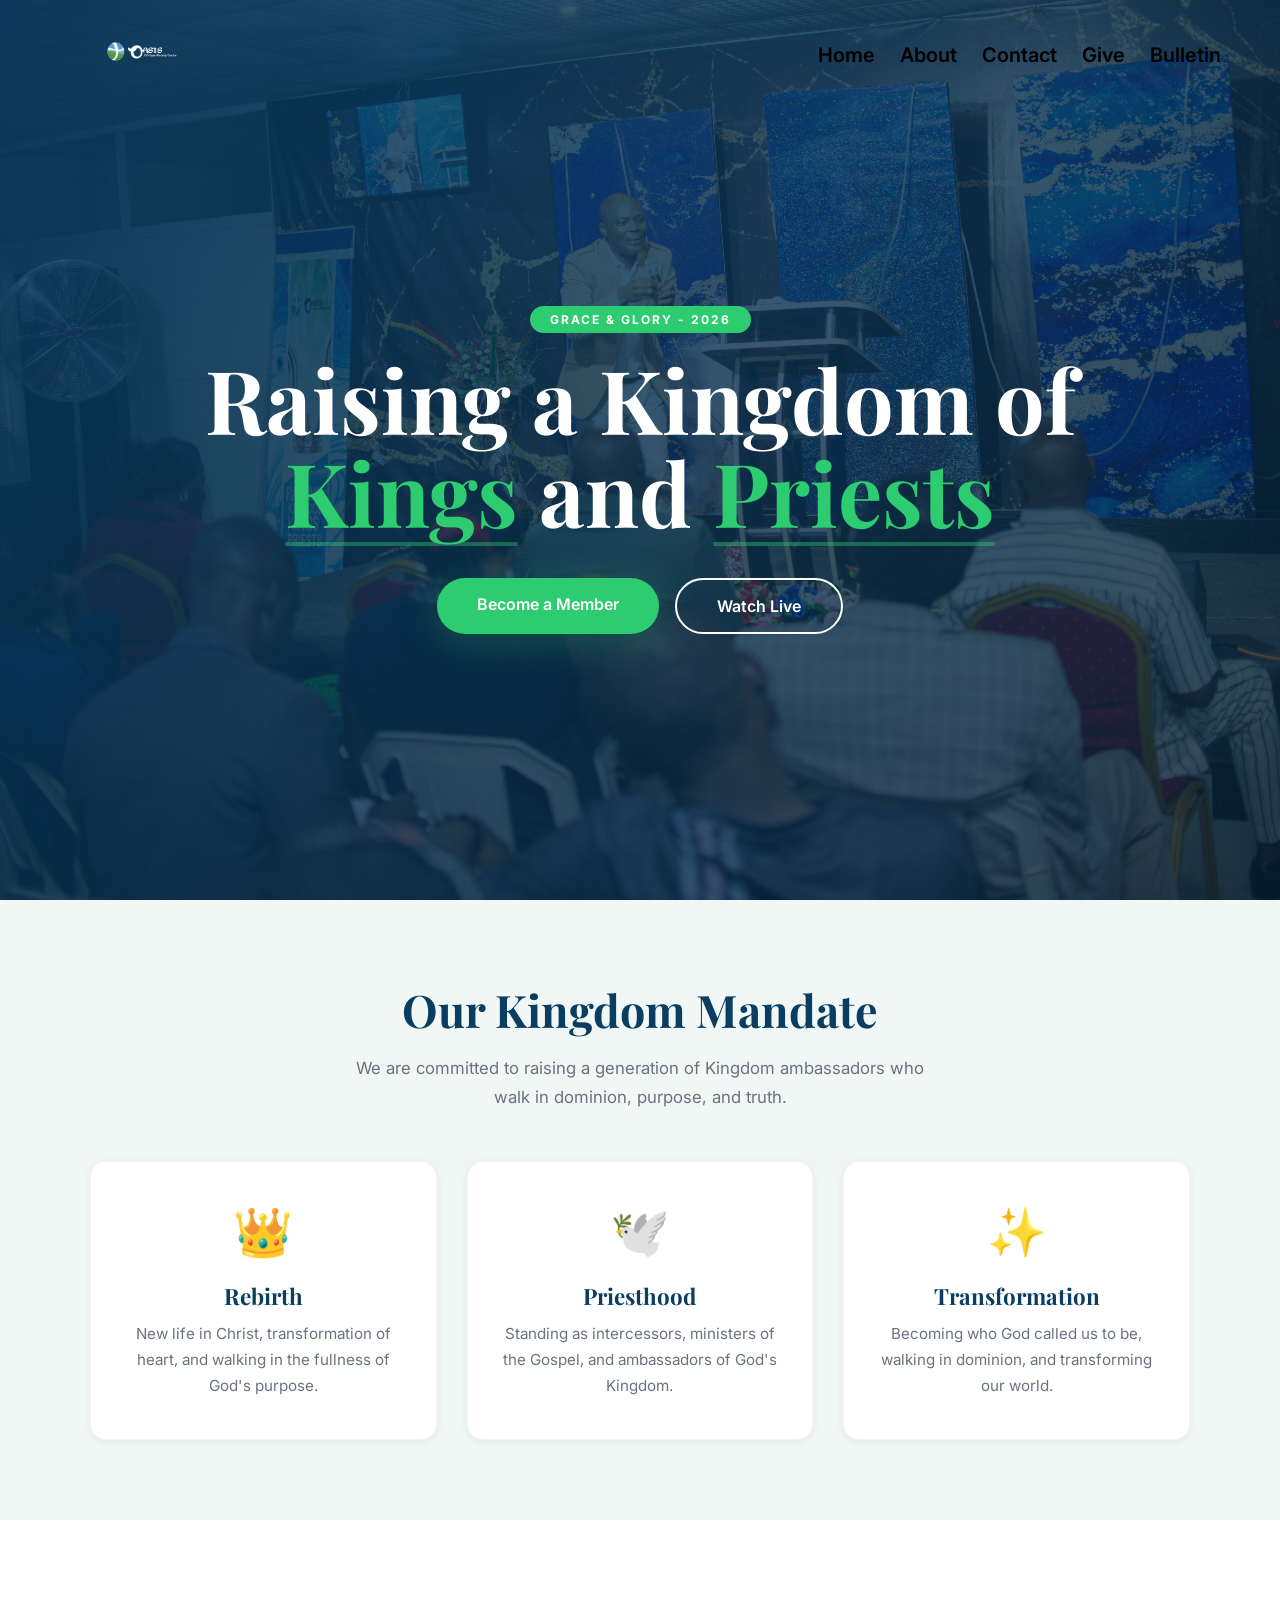
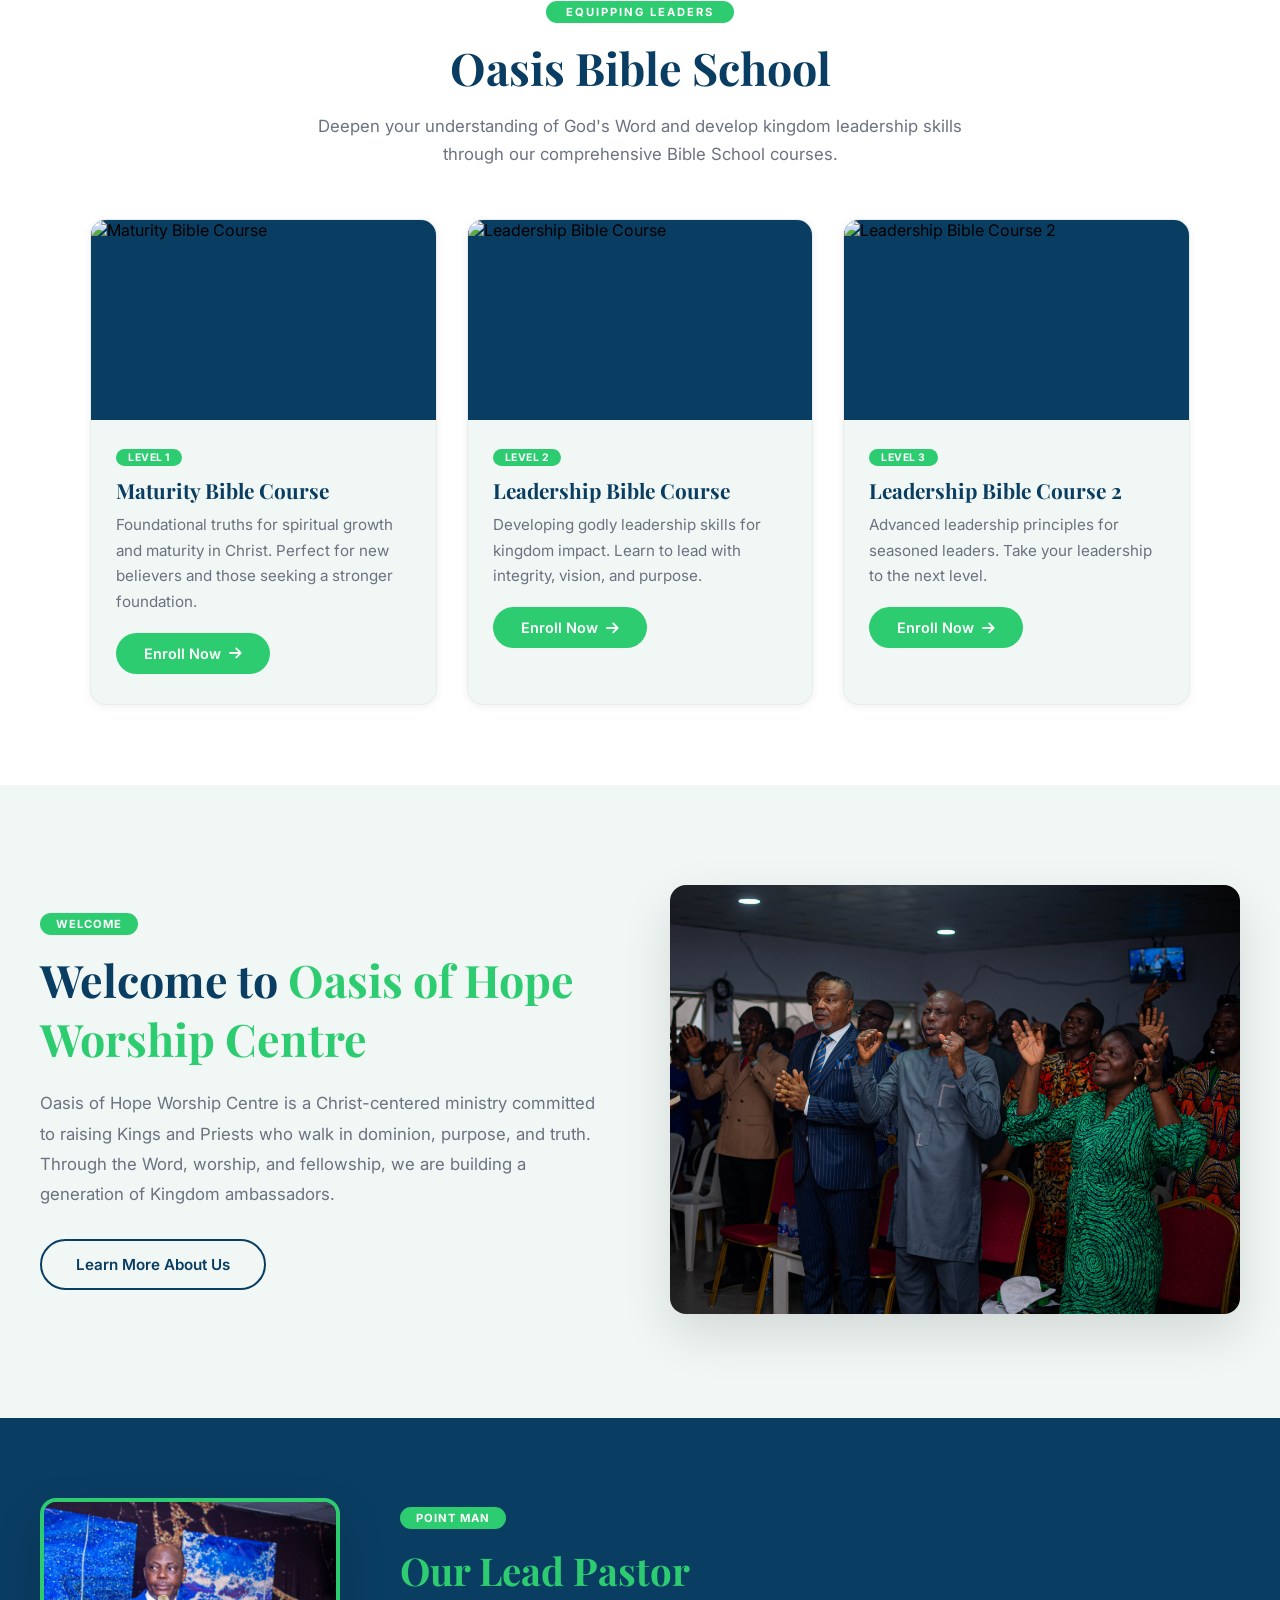
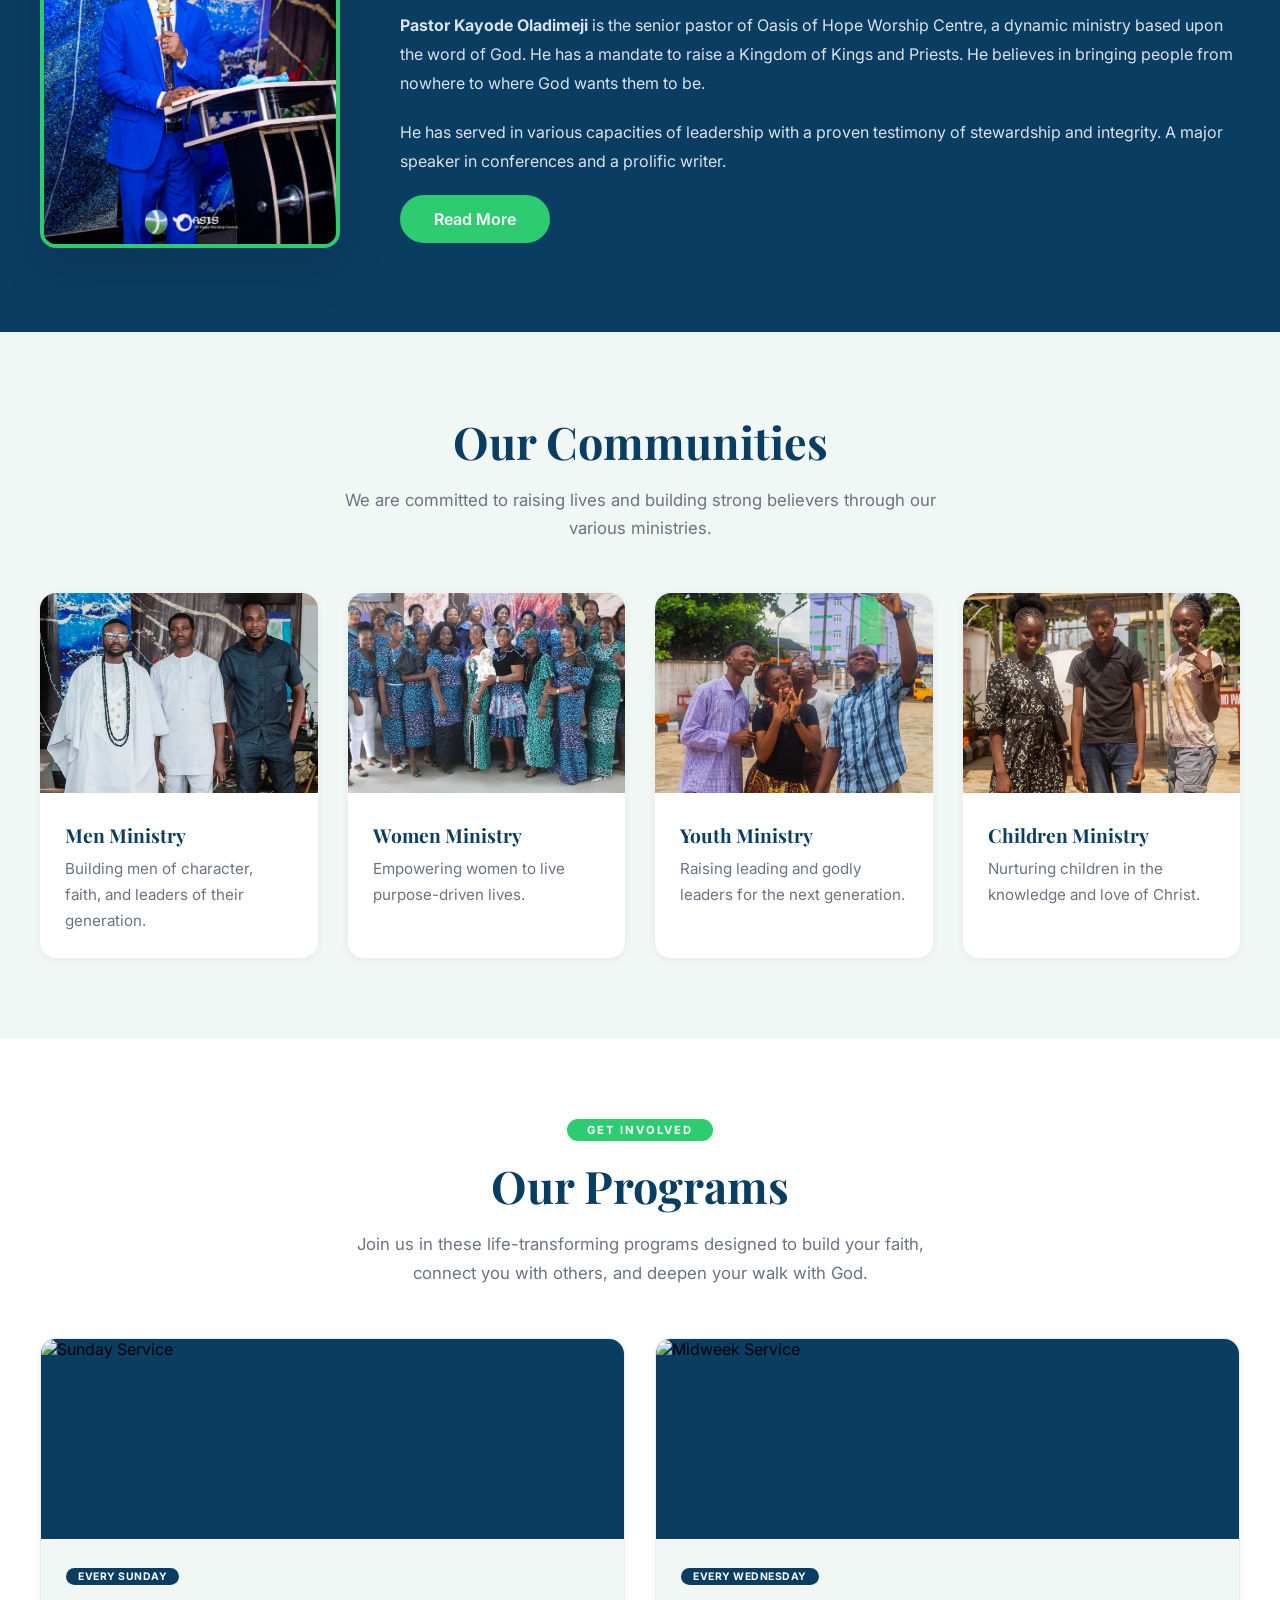
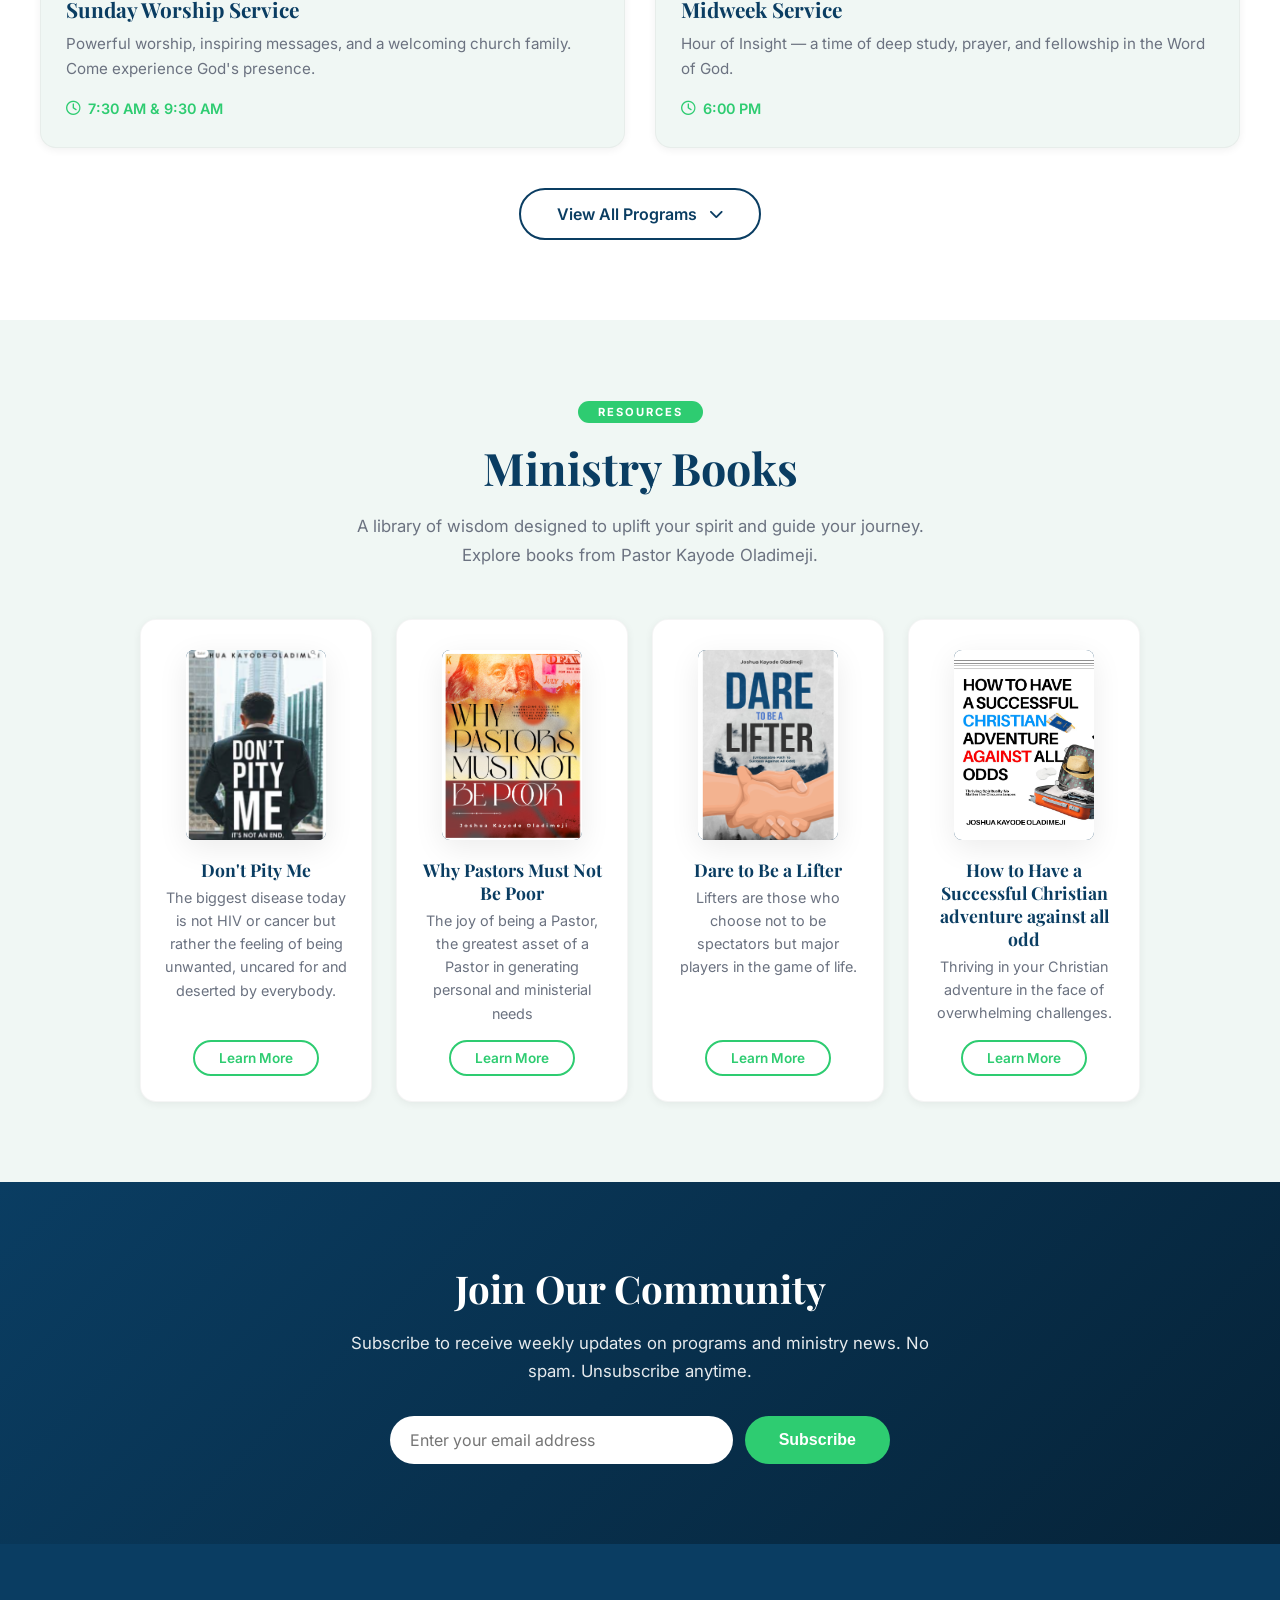
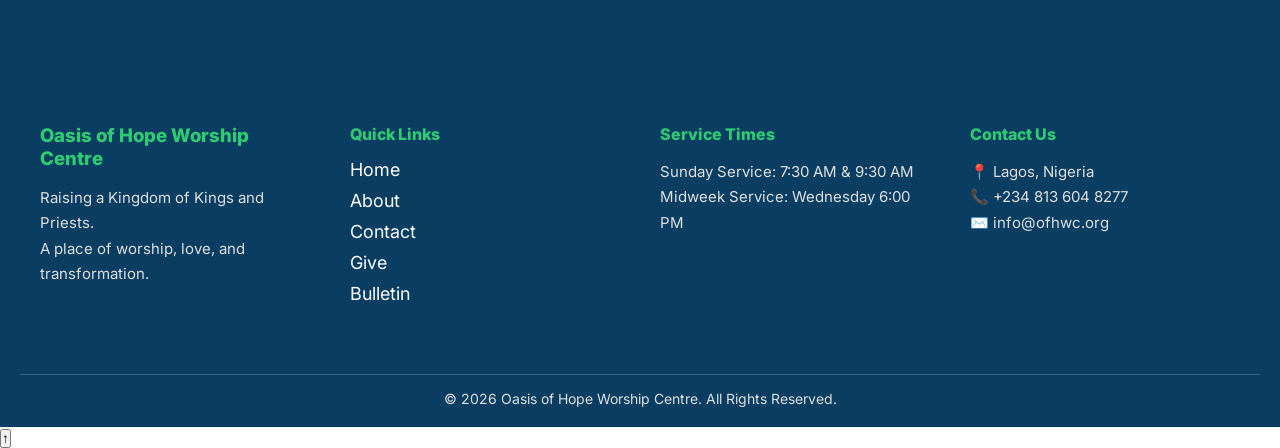
==== commit 4179ec27: "Fix pastor image path on both pages: update to personal.jpg" ====
--- a/index.html
+++ b/index.html
@@ -1229,7 +1229,7 @@
 <section class="pastor-section reveal">
   <div class="pastor-container">
     <div class="pastor-image">
-      <img src="img/Personal.jpg" alt="Pastor Kayode Oladimeji">
+      <img src="img/personal.jpg" alt="Pastor Kayode Oladimeji">
     </div>
     <div class="pastor-info">
       <span class="tag">Point Man</span>
